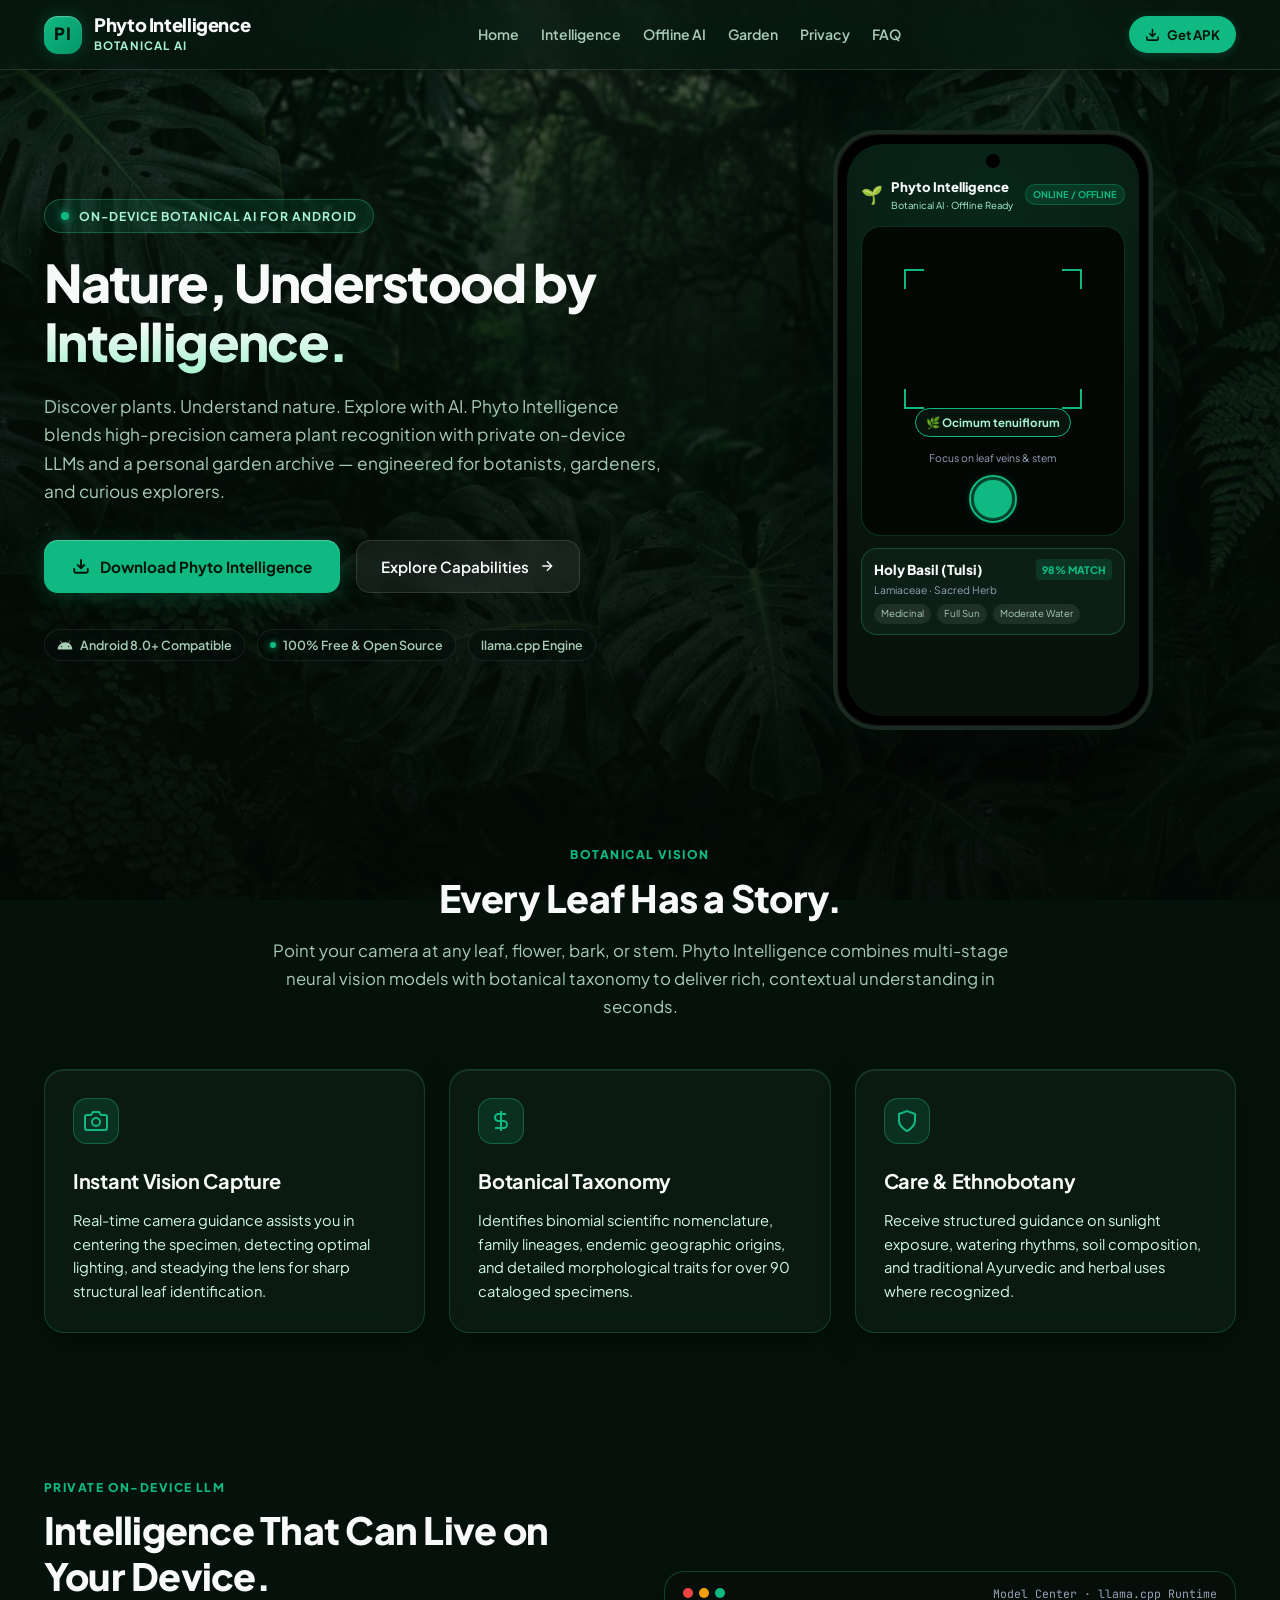
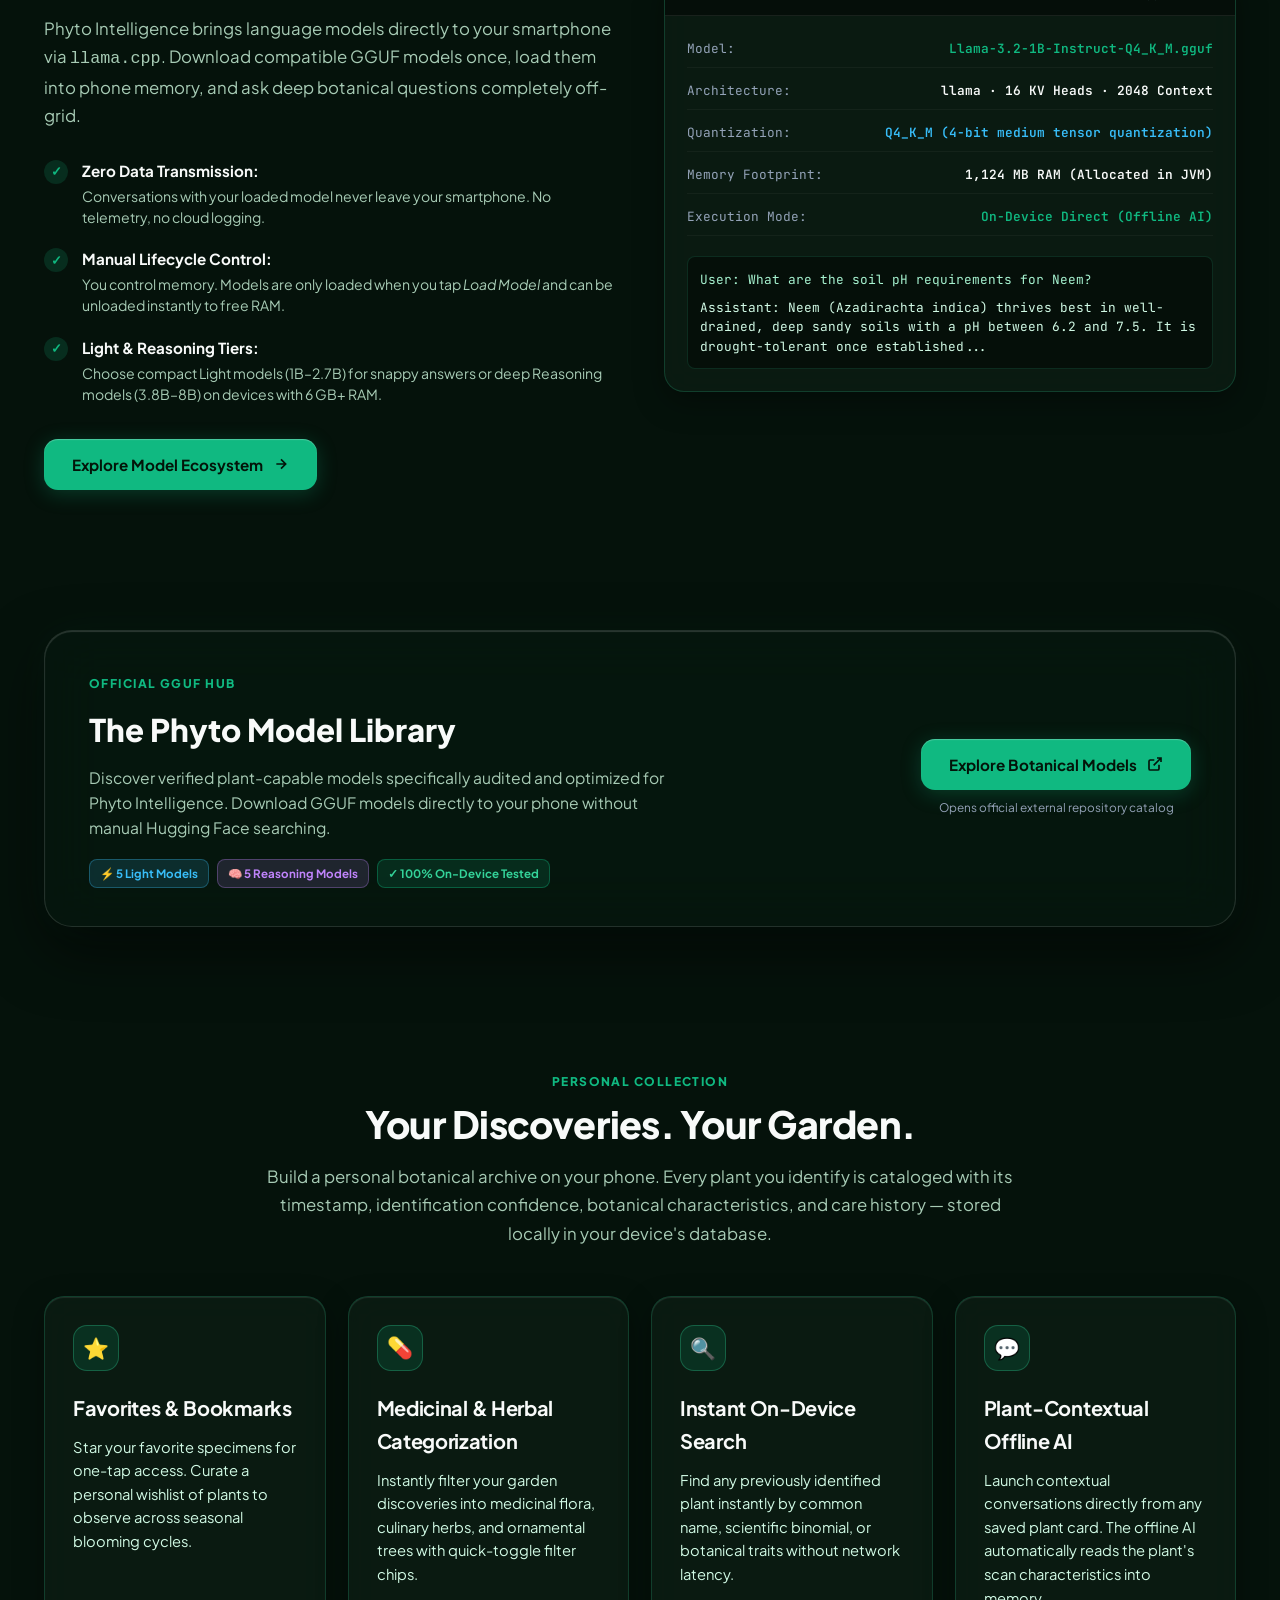
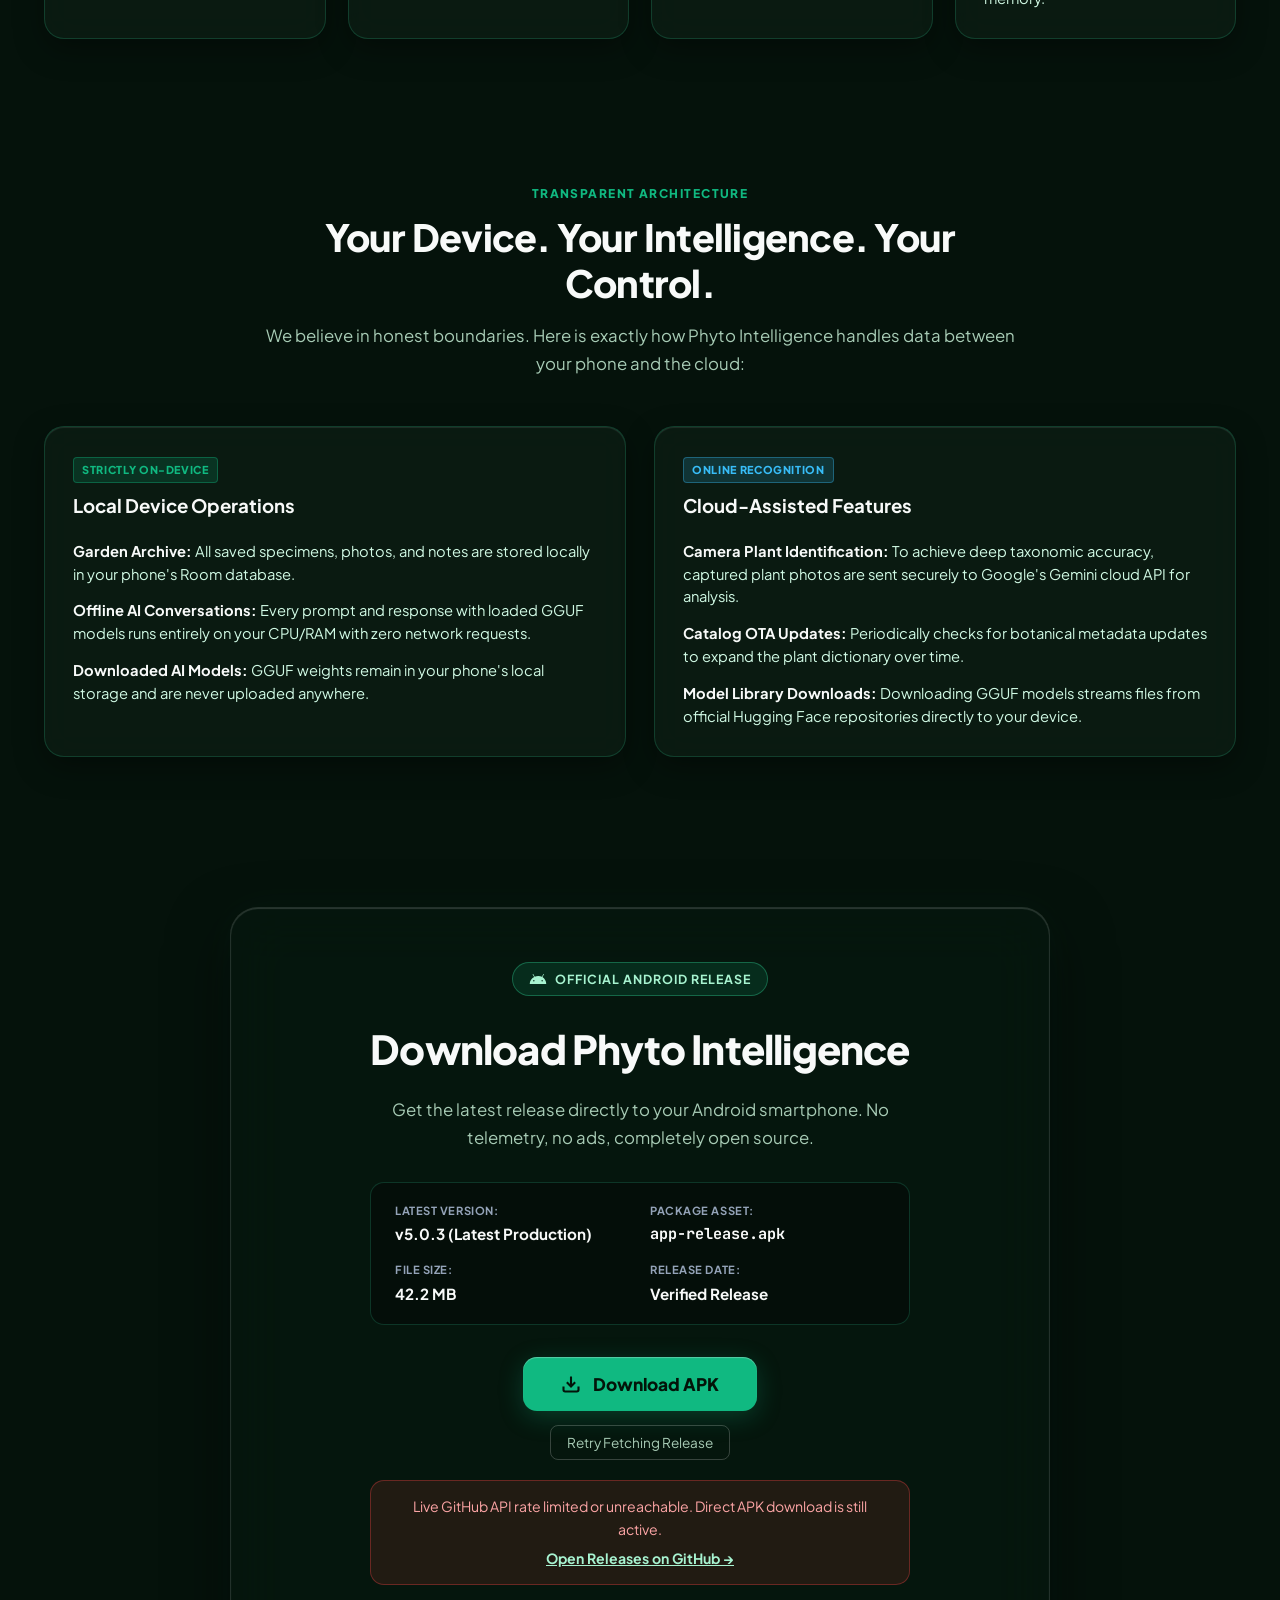
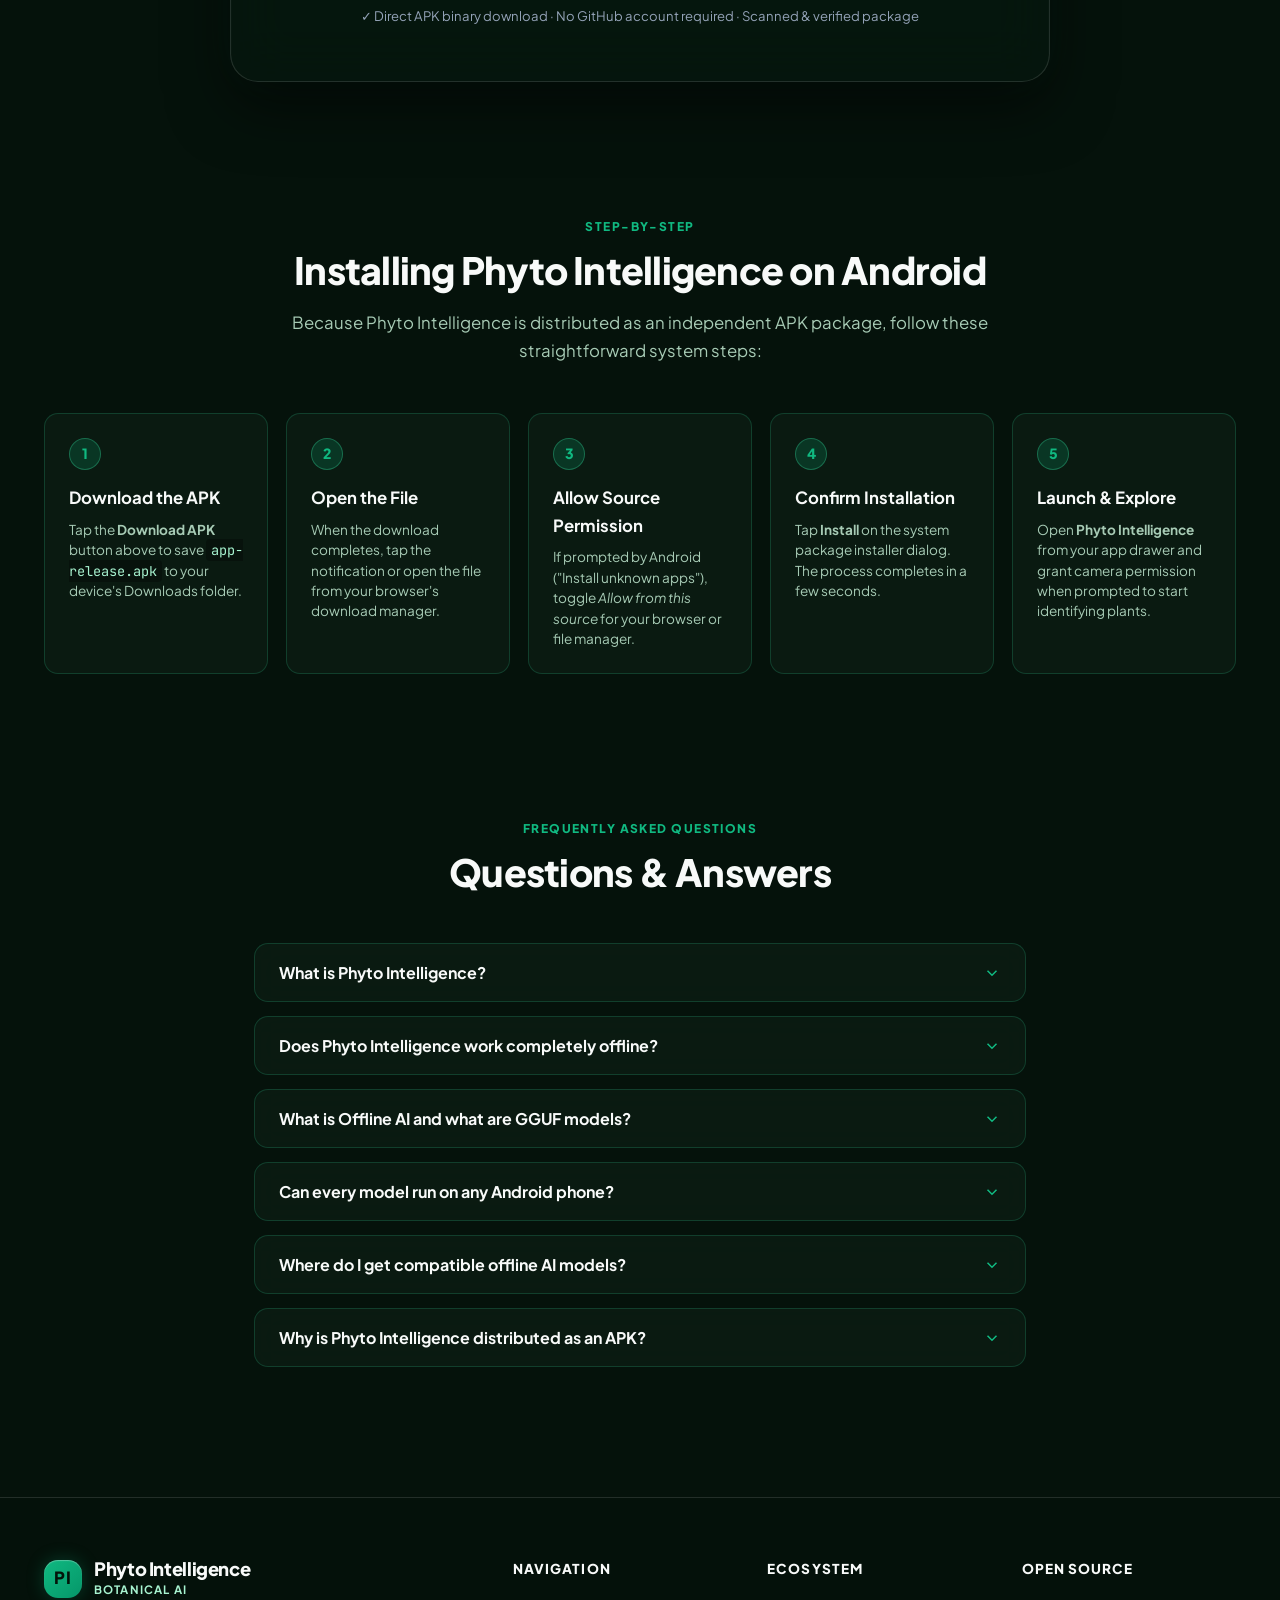
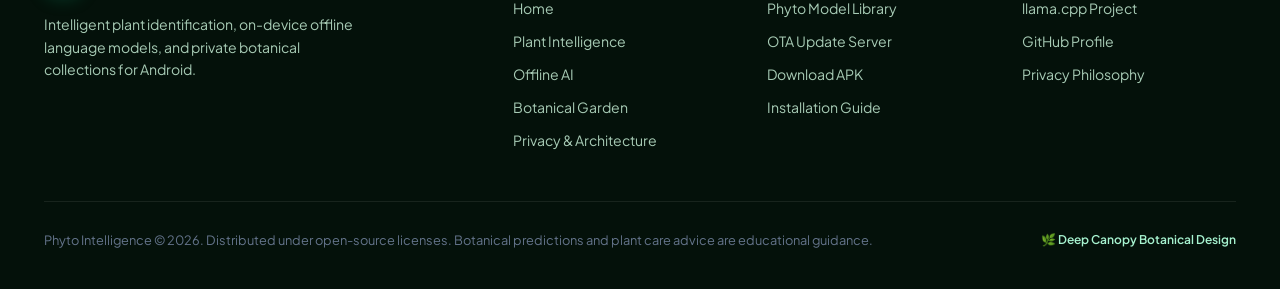
==== app/index.html @ 84998004 "Publish Phyto Intelligence App Details website under /app/" ====
<!DOCTYPE html>
<html lang="en">
<head>
  <meta charset="UTF-8">
  <meta name="viewport" content="width=device-width, initial-scale=1.0">
  <title>Phyto Intelligence — AI-Powered Botanical Intelligence for Android</title>
  <meta name="description" content="Discover, identify, and understand plants with Phyto Intelligence. Advanced on-device Offline AI, private local botanical collections, and camera plant recognition for Android.">
  <meta name="keywords" content="Phyto Intelligence, Plant Identification, Offline AI, Botanical AI, Android APK, GGUF Models, llama.cpp, Plant Care">
  
  <!-- Open Graph / Social Meta -->
  <meta property="og:type" content="website">
  <meta property="og:title" content="Phyto Intelligence — AI-Powered Botanical Intelligence">
  <meta property="og:description" content="Discover plants. Understand nature. Explore on-device offline AI and build your personal botanical garden on Android.">
  <meta property="og:image" content="assets/botanical-canopy.jpg">
  <meta name="theme-color" content="#05120B">

  <!-- Typography -->
  <link rel="preconnect" href="https://fonts.googleapis.com">
  <link rel="preconnect" href="https://fonts.gstatic.com" crossorigin>
  <link href="https://fonts.googleapis.com/css2?family=Plus+Jakarta+Sans:wght@400;500;600;700;800&family=JetBrains+Mono:wght@500;700&display=swap" rel="stylesheet">
  
  <link rel="stylesheet" href="styles.css">
</head>
<body>

  <!-- Full-Page Atmospheric Botanical Background -->
  <div class="botanical-viewport-bg" aria-hidden="true"></div>

  <!-- A. NAVIGATION -->
  <header class="header-acrylic" id="topNav">
    <div class="container header-container">
      <a href="#" class="brand" aria-label="Phyto Intelligence Home">
        <div class="brand-icon">
          <span class="brand-monogram">PI</span>
        </div>
        <div class="brand-titles">
          <span class="brand-main">Phyto Intelligence</span>
          <span class="brand-sub">Botanical AI</span>
        </div>
      </a>

      <nav class="desktop-nav" aria-label="Main Navigation">
        <a href="#hero" class="nav-link">Home</a>
        <a href="#intelligence" class="nav-link">Intelligence</a>
        <a href="#offline-ai" class="nav-link">Offline AI</a>
        <a href="#garden" class="nav-link">Garden</a>
        <a href="#privacy" class="nav-link">Privacy</a>
        <a href="#faq" class="nav-link">FAQ</a>
      </nav>

      <div class="header-actions">
        <a href="#download" class="btn-nav-download">
          <svg width="15" height="15" fill="none" stroke="currentColor" stroke-width="2.5" viewBox="0 0 24 24" aria-hidden="true">
            <path d="M21 15v4a2 2 0 0 1-2 2H5a2 2 0 0 1-2-2v-4"></path>
            <polyline points="7 10 12 15 17 10"></polyline>
            <line x1="12" y1="15" x2="12" y2="3"></line>
          </svg>
          <span>Get APK</span>
        </a>
        <button class="mobile-menu-toggle" id="mobileMenuBtn" aria-label="Toggle mobile menu" aria-expanded="false">
          <span class="hamburger-bar"></span>
          <span class="hamburger-bar"></span>
          <span class="hamburger-bar"></span>
        </button>
      </div>
    </div>

    <!-- Mobile Slide-Down Menu -->
    <div class="mobile-menu-drawer" id="mobileDrawer" aria-hidden="true">
      <nav class="mobile-nav">
        <a href="#hero" class="mobile-nav-link">Home</a>
        <a href="#intelligence" class="mobile-nav-link">Plant Intelligence</a>
        <a href="#offline-ai" class="mobile-nav-link">Offline AI &amp; Models</a>
        <a href="#garden" class="mobile-nav-link">Botanical Garden</a>
        <a href="#privacy" class="mobile-nav-link">Privacy &amp; Security</a>
        <a href="#faq" class="mobile-nav-link">Frequently Asked Questions</a>
        <a href="#download" class="mobile-nav-cta">Download Latest APK</a>
      </nav>
    </div>
  </header>

  <!-- MAIN WRAPPER -->
  <main class="page-body">

    <!-- B. HERO SECTION -->
    <section class="section-hero" id="hero">
      <div class="container hero-container">
        <div class="hero-content">
          <div class="hero-badge">
            <span class="badge-dot"></span>
            <span>ON-DEVICE BOTANICAL AI FOR ANDROID</span>
          </div>
          <h1 class="hero-title">
            Nature, Understood by <span class="highlight-gradient">Intelligence.</span>
          </h1>
          <p class="hero-subtitle">
            Discover plants. Understand nature. Explore with AI. Phyto Intelligence blends high-precision camera plant recognition with private on-device LLMs and a personal garden archive — engineered for botanists, gardeners, and curious explorers.
          </p>

          <div class="hero-cta-group">
            <a href="#download" class="btn-primary hero-btn">
              <svg width="18" height="18" fill="none" stroke="currentColor" stroke-width="2.5" viewBox="0 0 24 24" aria-hidden="true">
                <path d="M21 15v4a2 2 0 0 1-2 2H5a2 2 0 0 1-2-2v-4"></path>
                <polyline points="7 10 12 15 17 10"></polyline>
                <line x1="12" y1="15" x2="12" y2="3"></line>
              </svg>
              <span>Download Phyto Intelligence</span>
            </a>
            <a href="#intelligence" class="btn-secondary hero-btn">
              <span>Explore Capabilities</span>
              <svg width="16" height="16" fill="none" stroke="currentColor" stroke-width="2" viewBox="0 0 24 24" aria-hidden="true">
                <path d="M5 12h14M12 5l7 7-7 7"/>
              </svg>
            </a>
          </div>

          <div class="hero-platform-meta">
            <div class="meta-pill">
              <svg width="16" height="16" viewBox="0 0 24 24" fill="currentColor">
                <path d="M17.523 15.3414c-.5511 0-.9993-.4486-.9993-1.0001 0-.5516.4482-1.0002.9993-1.0002.5516 0 .9997.4486.9997 1.0002 0 .5515-.4481 1.0001-.9997 1.0001m-11.046 0c-.5511 0-.9993-.4486-.9993-1.0001 0-.5516.4482-1.0002.9993-1.0002.5516 0 .9997.4486.9997 1.0002 0 .5515-.4481 1.0001-.9997 1.0001m11.4045-6.02l1.9965-3.4567c.1054-.1824.043-.4167-.1398-.5223-.1827-.1055-.4169-.0431-.5224.1396l-2.0252 3.5064c-1.429-.6516-3.037-1.0185-4.7896-1.0185-1.7527 0-3.3607.3669-4.7897 1.0185L5.5861 5.482c-.1055-.1827-.3397-.2451-.5224-.1396-.1828.1056-.2452.3399-.1398.5223l1.9965 3.4567C3.1979 11.2335 1 14.6309 1 18.5714h22c0-3.9405-2.1979-7.3379-5.1185-9.25"/>
              </svg>
              <span>Android 8.0+ Compatible</span>
            </div>
            <div class="meta-pill">
              <span class="status-indicator-green"></span>
              <span>100% Free &amp; Open Source</span>
            </div>
            <div class="meta-pill">
              <span>llama.cpp Engine</span>
            </div>
          </div>
        </div>

        <!-- Hero Interactive Device Mockup -->
        <div class="hero-visual">
          <div class="mockup-frame">
            <div class="mockup-bezel">
              <div class="mockup-camera-punch"></div>
              <div class="mockup-screen">
                <div class="app-screen-header">
                  <div class="app-logo-row">
                    <div class="app-mini-icon">🌱</div>
                    <div>
                      <div class="app-header-title">Phyto Intelligence</div>
                      <div class="app-header-sub">Botanical AI · Offline Ready</div>
                    </div>
                  </div>
                  <div class="app-online-badge">ONLINE / OFFLINE</div>
                </div>

                <!-- Simulated Camera Card -->
                <div class="app-camera-card">
                  <div class="camera-reticle">
                    <div class="reticle-corner tl"></div>
                    <div class="reticle-corner tr"></div>
                    <div class="reticle-corner bl"></div>
                    <div class="reticle-corner br"></div>
                    <div class="specimen-tag">🌿 Ocimum tenuiflorum</div>
                  </div>
                  <div class="capture-bar">
                    <span class="capture-tip">Focus on leaf veins &amp; stem</span>
                    <div class="capture-button-ring">
                      <div class="capture-button-inner"></div>
                    </div>
                  </div>
                </div>

                <!-- Simulated Result Widget -->
                <div class="app-result-card">
                  <div class="result-top">
                    <div>
                      <div class="result-name">Holy Basil (Tulsi)</div>
                      <div class="result-family">Lamiaceae · Sacred Herb</div>
                    </div>
                    <div class="result-confidence">98% MATCH</div>
                  </div>
                  <div class="result-tags">
                    <span class="tag-pill">Medicinal</span>
                    <span class="tag-pill">Full Sun</span>
                    <span class="tag-pill">Moderate Water</span>
                  </div>
                </div>
              </div>
            </div>
          </div>
        </div>
      </div>
    </section>

    <!-- C. PLANT INTELLIGENCE -->
    <section class="section-glass" id="intelligence">
      <div class="container">
        <div class="section-intro text-center">
          <span class="section-eyebrow">BOTANICAL VISION</span>
          <h2 class="section-title">Every Leaf Has a Story.</h2>
          <p class="section-description">
            Point your camera at any leaf, flower, bark, or stem. Phyto Intelligence combines multi-stage neural vision models with botanical taxonomy to deliver rich, contextual understanding in seconds.
          </p>
        </div>

        <div class="grid-three">
          <div class="acrylic-card">
            <div class="card-icon-box">
              <svg viewBox="0 0 24 24" fill="none" stroke="currentColor" stroke-width="2">
                <path d="M23 19a2 2 0 0 1-2 2H3a2 2 0 0 1-2-2V8a2 2 0 0 1 2-2h4l2-3h6l2 3h4a2 2 0 0 1 2 2z"></path>
                <circle cx="12" cy="13" r="4"></circle>
              </svg>
            </div>
            <h3 class="card-title">Instant Vision Capture</h3>
            <p class="card-text">
              Real-time camera guidance assists you in centering the specimen, detecting optimal lighting, and steadying the lens for sharp structural leaf identification.
            </p>
          </div>

          <div class="acrylic-card">
            <div class="card-icon-box">
              <svg viewBox="0 0 24 24" fill="none" stroke="currentColor" stroke-width="2">
                <path d="M12 2v20M17 5H9.5a3.5 3.5 0 0 0 0 7h5a3.5 3.5 0 0 1 0 7H6"></path>
              </svg>
            </div>
            <h3 class="card-title">Botanical Taxonomy</h3>
            <p class="card-text">
              Identifies binomial scientific nomenclature, family lineages, endemic geographic origins, and detailed morphological traits for over 90 cataloged specimens.
            </p>
          </div>

          <div class="acrylic-card">
            <div class="card-icon-box">
              <svg viewBox="0 0 24 24" fill="none" stroke="currentColor" stroke-width="2">
                <path d="M12 22s8-4 8-10V5l-8-3-8 3v7c0 6 8 10 8 10z"></path>
              </svg>
            </div>
            <h3 class="card-title">Care &amp; Ethnobotany</h3>
            <p class="card-text">
              Receive structured guidance on sunlight exposure, watering rhythms, soil composition, and traditional Ayurvedic and herbal uses where recognized.
            </p>
          </div>
        </div>
      </div>
    </section>

    <!-- D. OFFLINE AI SECTION -->
    <section class="section-glass" id="offline-ai">
      <div class="container">
        <div class="split-layout">
          <div class="split-text">
            <span class="section-eyebrow">PRIVATE ON-DEVICE LLM</span>
            <h2 class="section-title">Intelligence That Can Live on Your Device.</h2>
            <p class="section-description">
              Phyto Intelligence brings language models directly to your smartphone via <code>llama.cpp</code>. Download compatible GGUF models once, load them into phone memory, and ask deep botanical questions completely off-grid.
            </p>

            <div class="feature-checklist">
              <div class="check-item">
                <div class="check-icon">✓</div>
                <div>
                  <strong>Zero Data Transmission:</strong>
                  <p>Conversations with your loaded model never leave your smartphone. No telemetry, no cloud logging.</p>
                </div>
              </div>
              <div class="check-item">
                <div class="check-icon">✓</div>
                <div>
                  <strong>Manual Lifecycle Control:</strong>
                  <p>You control memory. Models are only loaded when you tap <em>Load Model</em> and can be unloaded instantly to free RAM.</p>
                </div>
              </div>
              <div class="check-item">
                <div class="check-icon">✓</div>
                <div>
                  <strong>Light &amp; Reasoning Tiers:</strong>
                  <p>Choose compact Light models (1B–2.7B) for snappy answers or deep Reasoning models (3.8B–8B) on devices with 6 GB+ RAM.</p>
                </div>
              </div>
            </div>

            <div class="split-actions">
              <a href="#model-ecosystem" class="btn-primary">
                <span>Explore Model Ecosystem</span>
                <svg width="16" height="16" fill="none" stroke="currentColor" stroke-width="2.5" viewBox="0 0 24 24">
                  <path d="M5 12h14M12 5l7 7-7 7"/>
                </svg>
              </a>
            </div>
          </div>

          <div class="split-visual">
            <div class="acrylic-card terminal-card">
              <div class="terminal-bar">
                <div class="term-dots">
                  <span class="tdot red"></span>
                  <span class="tdot yellow"></span>
                  <span class="tdot green"></span>
                </div>
                <span class="term-title">Model Center · llama.cpp Runtime</span>
              </div>
              <div class="terminal-body">
                <div class="term-row">
                  <span class="term-label">Model:</span>
                  <span class="term-val green">Llama-3.2-1B-Instruct-Q4_K_M.gguf</span>
                </div>
                <div class="term-row">
                  <span class="term-label">Architecture:</span>
                  <span class="term-val">llama · 16 KV Heads · 2048 Context</span>
                </div>
                <div class="term-row">
                  <span class="term-label">Quantization:</span>
                  <span class="term-val cyan">Q4_K_M (4-bit medium tensor quantization)</span>
                </div>
                <div class="term-row">
                  <span class="term-label">Memory Footprint:</span>
                  <span class="term-val">1,124 MB RAM (Allocated in JVM)</span>
                </div>
                <div class="term-row">
                  <span class="term-label">Execution Mode:</span>
                  <span class="term-val green">On-Device Direct (Offline AI)</span>
                </div>
                <div class="term-prompt-box">
                  <div class="prompt-user">User: What are the soil pH requirements for Neem?</div>
                  <div class="prompt-assistant">Assistant: Neem (Azadirachta indica) thrives best in well-drained, deep sandy soils with a pH between 6.2 and 7.5. It is drought-tolerant once established...</div>
                </div>
              </div>
            </div>
          </div>
        </div>
      </div>
    </section>

    <!-- E. MODEL ECOSYSTEM -->
    <section class="section-glass" id="model-ecosystem">
      <div class="container">
        <div class="ecosystem-banner acrylic-canvas">
          <div class="eco-content">
            <span class="section-eyebrow">OFFICIAL GGUF HUB</span>
            <h2 class="eco-title">The Phyto Model Library</h2>
            <p class="eco-desc">
              Discover verified plant-capable models specifically audited and optimized for Phyto Intelligence. Download GGUF models directly to your phone without manual Hugging Face searching.
            </p>
            <div class="eco-tags">
              <span class="badge badge-light">⚡ 5 Light Models</span>
              <span class="badge badge-reasoning">🧠 5 Reasoning Models</span>
              <span class="badge badge-verified">✓ 100% On-Device Tested</span>
            </div>
          </div>
          <div class="eco-action">
            <a href="https://ganesh7t755.github.io/phyto-model-library/" target="_blank" rel="noopener" class="btn-primary eco-btn">
              <span>Explore Botanical Models</span>
              <svg width="16" height="16" fill="none" stroke="currentColor" stroke-width="2.5" viewBox="0 0 24 24">
                <path d="M18 13v6a2 2 0 0 1-2 2H5a2 2 0 0 1-2-2V8a2 2 0 0 1 2-2h6M15 3h6v6M10 14L21 3"/>
              </svg>
            </a>
            <span class="eco-subnote">Opens official external repository catalog</span>
          </div>
        </div>
      </div>
    </section>

    <!-- F. YOUR BOTANICAL GARDEN -->
    <section class="section-glass" id="garden">
      <div class="container">
        <div class="section-intro text-center">
          <span class="section-eyebrow">PERSONAL COLLECTION</span>
          <h2 class="section-title">Your Discoveries. Your Garden.</h2>
          <p class="section-description">
            Build a personal botanical archive on your phone. Every plant you identify is cataloged with its timestamp, identification confidence, botanical characteristics, and care history — stored locally in your device's database.
          </p>
        </div>

        <div class="garden-features-grid">
          <div class="acrylic-card">
            <div class="card-icon-box">⭐</div>
            <h3 class="card-title">Favorites &amp; Bookmarks</h3>
            <p class="card-text">
              Star your favorite specimens for one-tap access. Curate a personal wishlist of plants to observe across seasonal blooming cycles.
            </p>
          </div>

          <div class="acrylic-card">
            <div class="card-icon-box">💊</div>
            <h3 class="card-title">Medicinal &amp; Herbal Categorization</h3>
            <p class="card-text">
              Instantly filter your garden discoveries into medicinal flora, culinary herbs, and ornamental trees with quick-toggle filter chips.
            </p>
          </div>

          <div class="acrylic-card">
            <div class="card-icon-box">🔍</div>
            <h3 class="card-title">Instant On-Device Search</h3>
            <p class="card-text">
              Find any previously identified plant instantly by common name, scientific binomial, or botanical traits without network latency.
            </p>
          </div>

          <div class="acrylic-card">
            <div class="card-icon-box">💬</div>
            <h3 class="card-title">Plant-Contextual Offline AI</h3>
            <p class="card-text">
              Launch contextual conversations directly from any saved plant card. The offline AI automatically reads the plant's scan characteristics into memory.
            </p>
          </div>
        </div>
      </div>
    </section>

    <!-- H. PRIVACY & LOCAL ARCHITECTURE -->
    <section class="section-glass" id="privacy">
      <div class="container">
        <div class="section-intro text-center">
          <span class="section-eyebrow">TRANSPARENT ARCHITECTURE</span>
          <h2 class="section-title">Your Device. Your Intelligence. Your Control.</h2>
          <p class="section-description">
            We believe in honest boundaries. Here is exactly how Phyto Intelligence handles data between your phone and the cloud:
          </p>
        </div>

        <div class="grid-two">
          <div class="acrylic-card">
            <div class="privacy-header">
              <div class="privacy-badge green">STRICTLY ON-DEVICE</div>
              <h3>Local Device Operations</h3>
            </div>
            <ul class="privacy-list">
              <li><strong>Garden Archive:</strong> All saved specimens, photos, and notes are stored locally in your phone's Room database.</li>
              <li><strong>Offline AI Conversations:</strong> Every prompt and response with loaded GGUF models runs entirely on your CPU/RAM with zero network requests.</li>
              <li><strong>Downloaded AI Models:</strong> GGUF weights remain in your phone's local storage and are never uploaded anywhere.</li>
            </ul>
          </div>

          <div class="acrylic-card">
            <div class="privacy-header">
              <div class="privacy-badge cyan">ONLINE RECOGNITION</div>
              <h3>Cloud-Assisted Features</h3>
            </div>
            <ul class="privacy-list">
              <li><strong>Camera Plant Identification:</strong> To achieve deep taxonomic accuracy, captured plant photos are sent securely to Google's Gemini cloud API for analysis.</li>
              <li><strong>Catalog OTA Updates:</strong> Periodically checks for botanical metadata updates to expand the plant dictionary over time.</li>
              <li><strong>Model Library Downloads:</strong> Downloading GGUF models streams files from official Hugging Face repositories directly to your device.</li>
            </ul>
          </div>
        </div>
      </div>
    </section>

    <!-- I. DOWNLOAD SECTION (CRITICAL REQUIREMENT) -->
    <section class="section-download" id="download">
      <div class="container">
        <div class="download-card acrylic-canvas">
          <div class="download-content">
            <div class="download-badge">
              <svg width="18" height="18" viewBox="0 0 24 24" fill="currentColor">
                <path d="M17.523 15.3414c-.5511 0-.9993-.4486-.9993-1.0001 0-.5516.4482-1.0002.9993-1.0002.5516 0 .9997.4486.9997 1.0002 0 .5515-.4481 1.0001-.9997 1.0001m-11.046 0c-.5511 0-.9993-.4486-.9993-1.0001 0-.5516.4482-1.0002.9993-1.0002.5516 0 .9997.4486.9997 1.0002 0 .5515-.4481 1.0001-.9997 1.0001m11.4045-6.02l1.9965-3.4567c.1054-.1824.043-.4167-.1398-.5223-.1827-.1055-.4169-.0431-.5224.1396l-2.0252 3.5064c-1.429-.6516-3.037-1.0185-4.7896-1.0185-1.7527 0-3.3607.3669-4.7897 1.0185L5.5861 5.482c-.1055-.1827-.3397-.2451-.5224-.1396-.1828.1056-.2452.3399-.1398.5223l1.9965 3.4567C3.1979 11.2335 1 14.6309 1 18.5714h22c0-3.9405-2.1979-7.3379-5.1185-9.25"/>
              </svg>
              <span>OFFICIAL ANDROID RELEASE</span>
            </div>

            <h2 class="download-title">Download Phyto Intelligence</h2>
            <p class="download-desc">
              Get the latest release directly to your Android smartphone. No telemetry, no ads, completely open source.
            </p>

            <!-- Dynamic Release Metadata Box -->
            <div class="release-info-box" id="releaseInfoBox">
              <div class="info-row">
                <span class="info-label">Latest Version:</span>
                <span class="info-val" id="releaseVersion">Fetching latest version...</span>
              </div>
              <div class="info-row">
                <span class="info-label">Package Asset:</span>
                <span class="info-val font-mono" id="releaseFileName">app-release.apk</span>
              </div>
              <div class="info-row">
                <span class="info-label">File Size:</span>
                <span class="info-val" id="releaseFileSize">Calculating...</span>
              </div>
              <div class="info-row">
                <span class="info-label">Release Date:</span>
                <span class="info-val" id="releaseDate">—</span>
              </div>
            </div>

            <!-- Dynamic Download Action -->
            <div class="download-actions">
              <button class="btn-download-primary" id="btnDownloadApk" aria-label="Download Android APK">
                <svg width="20" height="20" fill="none" stroke="currentColor" stroke-width="2.5" viewBox="0 0 24 24" aria-hidden="true">
                  <path d="M21 15v4a2 2 0 0 1-2 2H5a2 2 0 0 1-2-2v-4"></path>
                  <polyline points="7 10 12 15 17 10"></polyline>
                  <line x1="12" y1="15" x2="12" y2="3"></line>
                </svg>
                <span id="btnDownloadText">Download APK</span>
              </button>
              
              <button class="btn-retry-release" id="btnRetryRelease" style="display: none;">
                Retry Fetching Release
              </button>
            </div>

            <!-- Error Feedback Box -->
            <div class="release-error-banner" id="releaseErrorBanner" style="display: none;">
              <p id="releaseErrorMessage">Could not fetch release dynamically. Use the direct link below.</p>
              <a href="https://github.com/Ganesh7t755/Phyto-Update-Server/releases" target="_blank" rel="noopener" class="fallback-link">
                Open Releases on GitHub &rarr;
              </a>
            </div>

            <!-- Direct Download Guarantee Notice -->
            <p class="download-guarantee">
              ✓ Direct APK binary download · No GitHub account required · Scanned &amp; verified package
            </p>
          </div>
        </div>
      </div>
    </section>

    <!-- J. INSTALLATION GUIDE -->
    <section class="section-glass" id="install">
      <div class="container">
        <div class="section-intro text-center">
          <span class="section-eyebrow">STEP-BY-STEP</span>
          <h2 class="section-title">Installing Phyto Intelligence on Android</h2>
          <p class="section-description">
            Because Phyto Intelligence is distributed as an independent APK package, follow these straightforward system steps:
          </p>
        </div>

        <div class="install-steps-grid">
          <div class="install-card">
            <div class="install-num">1</div>
            <h4>Download the APK</h4>
            <p>Tap the <strong>Download APK</strong> button above to save <code>app-release.apk</code> to your device's Downloads folder.</p>
          </div>

          <div class="install-card">
            <div class="install-num">2</div>
            <h4>Open the File</h4>
            <p>When the download completes, tap the notification or open the file from your browser's download manager.</p>
          </div>

          <div class="install-card">
            <div class="install-num">3</div>
            <h4>Allow Source Permission</h4>
            <p>If prompted by Android ("Install unknown apps"), toggle <em>Allow from this source</em> for your browser or file manager.</p>
          </div>

          <div class="install-card">
            <div class="install-num">4</div>
            <h4>Confirm Installation</h4>
            <p>Tap <strong>Install</strong> on the system package installer dialog. The process completes in a few seconds.</p>
          </div>

          <div class="install-card">
            <div class="install-num">5</div>
            <h4>Launch &amp; Explore</h4>
            <p>Open <strong>Phyto Intelligence</strong> from your app drawer and grant camera permission when prompted to start identifying plants.</p>
          </div>
        </div>
      </div>
    </section>

    <!-- K. FAQ SECTION -->
    <section class="section-glass" id="faq">
      <div class="container faq-container">
        <div class="section-intro text-center">
          <span class="section-eyebrow">FREQUENTLY ASKED QUESTIONS</span>
          <h2 class="section-title">Questions &amp; Answers</h2>
        </div>

        <div class="faq-accordion">
          <div class="faq-item">
            <button class="faq-question" aria-expanded="false">
              <span>What is Phyto Intelligence?</span>
              <svg class="faq-chevron" width="18" height="18" fill="none" stroke="currentColor" stroke-width="2" viewBox="0 0 24 24"><polyline points="6 9 12 15 18 9"></polyline></svg>
            </button>
            <div class="faq-answer">
              <p>Phyto Intelligence is an open-source Android application designed for plant identification, botanical exploration, and on-device offline conversational intelligence. It allows you to recognize plant species using your camera, save discoveries to a local garden archive, and converse with local language models without an internet connection.</p>
            </div>
          </div>

          <div class="faq-item">
            <button class="faq-question" aria-expanded="false">
              <span>Does Phyto Intelligence work completely offline?</span>
              <svg class="faq-chevron" width="18" height="18" fill="none" stroke="currentColor" stroke-width="2" viewBox="0 0 24 24"><polyline points="6 9 12 15 18 9"></polyline></svg>
            </button>
            <div class="faq-answer">
              <p>The application is designed with a hybrid architecture: Your saved Garden Archive and all Offline AI chat features run 100% on your device without internet access once a model is downloaded. Camera plant identification utilizes cloud-assisted AI (Google Gemini) for deep taxonomic precision, which requires an active data connection.</p>
            </div>
          </div>

          <div class="faq-item">
            <button class="faq-question" aria-expanded="false">
              <span>What is Offline AI and what are GGUF models?</span>
              <svg class="faq-chevron" width="18" height="18" fill="none" stroke="currentColor" stroke-width="2" viewBox="0 0 24 24"><polyline points="6 9 12 15 18 9"></polyline></svg>
            </button>
            <div class="faq-answer">
              <p>GGUF is a standardized, highly optimized binary file format designed by the llama.cpp project for running large language models directly on local consumer hardware (including smartphone CPUs). Phyto Intelligence embeds llama.cpp so you can run quantized botanical models right on your phone without remote servers.</p>
            </div>
          </div>

          <div class="faq-item">
            <button class="faq-question" aria-expanded="false">
              <span>Can every model run on any Android phone?</span>
              <svg class="faq-chevron" width="18" height="18" fill="none" stroke="currentColor" stroke-width="2" viewBox="0 0 24 24"><polyline points="6 9 12 15 18 9"></polyline></svg>
            </button>
            <div class="faq-answer">
              <p>No. Performance depends heavily on your phone's processor and available RAM. <strong>Light models</strong> (1B to 2.7B parameters, ~700 MB to 1.8 GB file size) run comfortably on most phones with 4 GB to 6 GB RAM. <strong>Reasoning models</strong> (3.8B to 8B parameters, 2 GB+ file size) require phones with 6 GB to 8 GB+ RAM for stable execution.</p>
            </div>
          </div>

          <div class="faq-item">
            <button class="faq-question" aria-expanded="false">
              <span>Where do I get compatible offline AI models?</span>
              <svg class="faq-chevron" width="18" height="18" fill="none" stroke="currentColor" stroke-width="2" viewBox="0 0 24 24"><polyline points="6 9 12 15 18 9"></polyline></svg>
            </button>
            <div class="faq-answer">
              <p>We host the official <a href="https://ganesh7t755.github.io/phyto-model-library/" target="_blank" rel="noopener" style="color: var(--emerald);">Phyto Model Library</a>, featuring 10 curated and verified botanical models. When you download a model from the library, returning to the Phyto Intelligence app automatically detects the file in your downloads folder.</p>
            </div>
          </div>

          <div class="faq-item">
            <button class="faq-question" aria-expanded="false">
              <span>Why is Phyto Intelligence distributed as an APK?</span>
              <svg class="faq-chevron" width="18" height="18" fill="none" stroke="currentColor" stroke-width="2" viewBox="0 0 24 24"><polyline points="6 9 12 15 18 9"></polyline></svg>
            </button>
            <div class="faq-answer">
              <p>Distributing directly as an APK allows full freedom for native C++ binary execution (llama.cpp JNI bindings), rapid OTA model catalog synchronization, and direct user ownership without proprietary app-store restrictions.</p>
            </div>
          </div>
        </div>
      </div>
    </section>

  </main>

  <!-- L. FOOTER -->
  <footer class="footer-acrylic">
    <div class="container footer-container">
      <div class="footer-top">
        <div class="footer-brand-col">
          <div class="brand">
            <div class="brand-icon">
              <span class="brand-monogram">PI</span>
            </div>
            <div class="brand-titles">
              <span class="brand-main">Phyto Intelligence</span>
              <span class="brand-sub">Botanical AI</span>
            </div>
          </div>
          <p class="footer-tagline">
            Intelligent plant identification, on-device offline language models, and private botanical collections for Android.
          </p>
        </div>

        <div class="footer-links-col">
          <h4>Navigation</h4>
          <a href="#hero">Home</a>
          <a href="#intelligence">Plant Intelligence</a>
          <a href="#offline-ai">Offline AI</a>
          <a href="#garden">Botanical Garden</a>
          <a href="#privacy">Privacy &amp; Architecture</a>
        </div>

        <div class="footer-links-col">
          <h4>Ecosystem</h4>
          <a href="https://ganesh7t755.github.io/phyto-model-library/" target="_blank" rel="noopener">Phyto Model Library</a>
          <a href="https://github.com/Ganesh7t755/Phyto-Update-Server" target="_blank" rel="noopener">OTA Update Server</a>
          <a href="#download">Download APK</a>
          <a href="#install">Installation Guide</a>
        </div>

        <div class="footer-links-col">
          <h4>Open Source</h4>
          <a href="https://github.com/ggerganov/llama.cpp" target="_blank" rel="noopener">llama.cpp Project</a>
          <a href="https://github.com/Ganesh7t755" target="_blank" rel="noopener">GitHub Profile</a>
          <a href="#privacy">Privacy Philosophy</a>
        </div>
      </div>

      <div class="footer-bottom">
        <div class="footer-copy">
          Phyto Intelligence &copy; 2026. Distributed under open-source licenses. Botanical predictions and plant care advice are educational guidance.
        </div>
        <div class="footer-badge">
          <span>🌿 Deep Canopy Botanical Design</span>
        </div>
      </div>
    </div>
  </footer>

  <!-- Toast Notification Container -->
  <div class="toast" id="toastNotification" role="status" aria-live="polite">
    <svg class="toast-icon" fill="none" stroke="currentColor" stroke-width="2.5" viewBox="0 0 24 24">
      <path d="M22 11.08V12a10 10 0 1 1-5.93-9.14"></path>
      <polyline points="22 4 12 14.01 9 11.01"></polyline>
    </svg>
    <span id="toastMessage">Action completed.</span>
  </div>

  <script src="app.js"></script>
</body>
</html>
---- app/styles.css ----
/**
 * Phyto Intelligence — Official Website Stylesheet
 * Design System: Deep Canopy Botanical Acrylic Glassmorphism
 */

:root {
  /* Atmospheric Backgrounds */
  --bg-deep-forest: #05120B;
  --bg-scrim: linear-gradient(180deg, rgba(5, 18, 11, 0.65) 0%, rgba(3, 10, 6, 0.92) 100%);
  --bg-acrylic: rgba(9, 24, 17, 0.64);
  --bg-card-acrylic: rgba(14, 34, 24, 0.58);
  --bg-card-hover: rgba(18, 44, 31, 0.76);
  --bg-chip: rgba(4, 14, 10, 0.6);

  /* Primary Accent & Living Chlorophyll */
  --emerald: #10B981;
  --emerald-dark: #059669;
  --emerald-soft: #A7F3D0;
  --emerald-glow: rgba(16, 185, 129, 0.25);
  --accent-contrast: #031409;

  /* Accent Variations */
  --cyan-accent: #38BDF8;
  --violet-accent: #C084FC;

  /* Typography Colors */
  --text-pure: #F8FAF9;
  --text-body: #D1FAE5;
  --text-secondary: #A7CBB5;
  --text-muted: #94A3B8;
  --text-dim: #64748B;

  /* Borders & Specular Sheen */
  --border-acrylic: 1px solid rgba(255, 255, 255, 0.12);
  --border-card: 1px solid rgba(52, 211, 153, 0.20);
  --border-card-hover: 1px solid rgba(52, 211, 153, 0.65);
  --border-subtle: 1px solid rgba(255, 255, 255, 0.08);

  /* Shadows */
  --shadow-main: 0 24px 60px rgba(0, 0, 0, 0.55), 0 0 40px rgba(16, 185, 129, 0.06);
  --shadow-card: 0 10px 30px rgba(0, 0, 0, 0.35);
  --shadow-card-hover: 0 16px 45px rgba(0, 0, 0, 0.5), 0 0 25px rgba(16, 185, 129, 0.18);

  /* Geometry & Curves */
  --radius-sm: 8px;
  --radius-md: 14px;
  --radius-lg: 20px;
  --radius-xl: 28px;
  --radius-full: 9999px;

  /* Fonts */
  --font-sans: 'Plus Jakarta Sans', -apple-system, BlinkMacSystemFont, "Segoe UI", Roboto, sans-serif;
  --font-mono: 'JetBrains Mono', monospace;
}

/* ==========================================================================
   Base & Reset
   ========================================================================== */
*, *::before, *::after {
  box-sizing: border-box;
  margin: 0;
  padding: 0;
}

html {
  scroll-behavior: smooth;
  scroll-padding-top: 85px;
}

body {
  font-family: var(--font-sans);
  background-color: var(--bg-deep-forest);
  color: var(--text-pure);
  line-height: 1.65;
  min-height: 100vh;
  -webkit-font-smoothing: antialiased;
  position: relative;
  overflow-x: hidden;
}

/* Full-Page Botanical Viewport Fixed Background */
.botanical-viewport-bg {
  position: fixed;
  inset: 0;
  z-index: -2;
  background-image: 
    var(--bg-scrim),
    url('assets/botanical-canopy.jpg');
  background-size: cover;
  background-position: center center;
  background-repeat: no-repeat;
  will-change: transform;
}

/* Base Container */
.container {
  width: 100%;
  max-width: 1240px;
  margin: 0 auto;
  padding: 0 24px;
}

.text-center {
  text-align: center;
}

/* ==========================================================================
   Header & Navigation
   ========================================================================== */
.header-acrylic {
  position: sticky;
  top: 0;
  z-index: 100;
  background: rgba(9, 24, 17, 0.72);
  backdrop-filter: blur(20px) saturate(150%);
  -webkit-backdrop-filter: blur(20px) saturate(150%);
  border-bottom: var(--border-acrylic);
  box-shadow: 0 4px 20px rgba(0, 0, 0, 0.35);
  transition: all 0.25s ease;
}

.header-container {
  display: flex;
  justify-content: space-between;
  align-items: center;
  padding: 14px 24px;
  gap: 16px;
}

.brand {
  display: flex;
  align-items: center;
  gap: 12px;
  text-decoration: none;
}

.brand-icon {
  width: 38px;
  height: 38px;
  border-radius: var(--radius-md);
  background: linear-gradient(135deg, var(--emerald) 0%, #059669 100%);
  display: flex;
  align-items: center;
  justify-content: center;
  box-shadow: 0 0 18px var(--emerald-glow), inset 0 1px 1px rgba(255, 255, 255, 0.3);
  flex-shrink: 0;
}

.brand-monogram {
  font-family: var(--font-display, 'Plus Jakarta Sans'), -apple-system, BlinkMacSystemFont, 'Segoe UI', Roboto, sans-serif;
  font-size: 1.05rem;
  font-weight: 800;
  line-height: 1;
  color: #031409;
  letter-spacing: 0.04em;
  display: flex;
  align-items: center;
  justify-content: center;
  user-select: none;
}

.brand-icon svg {
  width: 22px;
  height: 22px;
  color: #031409;
}

.brand-titles {
  display: flex;
  flex-direction: column;
}

.brand-main {
  font-size: 1.15rem;
  font-weight: 800;
  color: var(--text-pure);
  letter-spacing: -0.02em;
  line-height: 1.2;
}

.brand-sub {
  font-size: 0.72rem;
  font-weight: 700;
  color: var(--emerald-soft);
  text-transform: uppercase;
  letter-spacing: 0.1em;
}

.desktop-nav {
  display: flex;
  align-items: center;
  gap: 22px;
}

.nav-link {
  color: var(--text-secondary);
  text-decoration: none;
  font-size: 0.88rem;
  font-weight: 600;
  transition: color 0.2s ease;
  position: relative;
}

.nav-link:hover {
  color: var(--emerald-soft);
}

.header-actions {
  display: flex;
  align-items: center;
  gap: 12px;
}

.btn-nav-download {
  display: inline-flex;
  align-items: center;
  gap: 7px;
  background: var(--emerald);
  color: var(--accent-contrast);
  padding: 8px 16px;
  border-radius: var(--radius-full);
  font-size: 0.82rem;
  font-weight: 700;
  text-decoration: none;
  box-shadow: 0 2px 10px var(--emerald-glow);
  transition: all 0.2s ease;
}

.btn-nav-download:hover {
  background: var(--emerald-dark);
  transform: translateY(-1px);
}

.mobile-menu-toggle {
  display: none;
  background: transparent;
  border: none;
  cursor: pointer;
  padding: 6px;
  flex-direction: column;
  gap: 5px;
}

.hamburger-bar {
  width: 22px;
  height: 2px;
  background: var(--text-pure);
  border-radius: 2px;
  transition: all 0.25s ease;
}

/* Mobile Menu Drawer */
.mobile-menu-drawer {
  display: none;
  background: rgba(9, 24, 17, 0.95);
  backdrop-filter: blur(24px);
  -webkit-backdrop-filter: blur(24px);
  border-bottom: var(--border-acrylic);
  padding: 20px 24px 28px;
}

.mobile-menu-drawer.open {
  display: block;
}

.mobile-nav {
  display: flex;
  flex-direction: column;
  gap: 16px;
}

.mobile-nav-link {
  color: var(--text-pure);
  text-decoration: none;
  font-size: 1rem;
  font-weight: 600;
  padding: 6px 0;
  border-bottom: 1px solid rgba(255, 255, 255, 0.06);
}

.mobile-nav-cta {
  display: inline-flex;
  align-items: center;
  justify-content: center;
  background: var(--emerald);
  color: var(--accent-contrast);
  padding: 12px 20px;
  border-radius: var(--radius-md);
  font-weight: 700;
  text-decoration: none;
  margin-top: 8px;
}

/* ==========================================================================
   Shared Section & Acrylic Layout
   ========================================================================== */
.page-body {
  padding-bottom: 60px;
}

.section-hero {
  padding: 60px 0 40px;
}

.section-glass {
  padding: 70px 0;
}

.section-intro {
  max-width: 760px;
  margin: 0 auto 48px;
}

.section-eyebrow {
  display: inline-block;
  font-size: 0.75rem;
  font-weight: 800;
  color: var(--emerald);
  letter-spacing: 0.12em;
  text-transform: uppercase;
  margin-bottom: 10px;
}

.section-title {
  font-size: 2.35rem;
  font-weight: 800;
  line-height: 1.22;
  letter-spacing: -0.02em;
  color: var(--text-pure);
  margin-bottom: 16px;
}

.section-description {
  font-size: 1.05rem;
  color: var(--text-secondary);
  line-height: 1.68;
}

.acrylic-canvas {
  background: var(--bg-acrylic);
  backdrop-filter: blur(28px) saturate(160%);
  -webkit-backdrop-filter: blur(28px) saturate(160%);
  border: var(--border-acrylic);
  box-shadow: var(--shadow-main), inset 0 1px 1px rgba(255, 255, 255, 0.16);
  border-radius: var(--radius-xl);
  padding: 44px 40px;
  position: relative;
  overflow: hidden;
}

.acrylic-card {
  background: var(--bg-card-acrylic);
  backdrop-filter: blur(16px);
  -webkit-backdrop-filter: blur(16px);
  border: var(--border-card);
  border-radius: var(--radius-lg);
  padding: 28px;
  box-shadow: var(--shadow-card), inset 0 1px 1px rgba(255, 255, 255, 0.1);
  transition: all 0.28s cubic-bezier(0.16, 1, 0.3, 1);
}

.acrylic-card:hover {
  border: var(--border-card-hover);
  background: var(--bg-card-hover);
  transform: translateY(-3px);
  box-shadow: var(--shadow-card-hover);
}

/* Grids */
.grid-three {
  display: grid;
  grid-template-columns: repeat(auto-fit, minmax(320px, 1fr));
  gap: 24px;
}

.grid-two {
  display: grid;
  grid-template-columns: repeat(auto-fit, minmax(340px, 1fr));
  gap: 28px;
}

/* ==========================================================================
   Hero Composition
   ========================================================================== */
.hero-container {
  display: grid;
  grid-template-columns: 1.15fr 0.85fr;
  align-items: center;
  gap: 48px;
}

.hero-badge {
  display: inline-flex;
  align-items: center;
  gap: 10px;
  padding: 6px 16px;
  border-radius: var(--radius-full);
  background: rgba(16, 185, 129, 0.12);
  border: 1px solid rgba(52, 211, 153, 0.3);
  color: var(--emerald-soft);
  font-size: 0.76rem;
  font-weight: 700;
  letter-spacing: 0.08em;
  margin-bottom: 20px;
}

.badge-dot {
  width: 8px;
  height: 8px;
  border-radius: var(--radius-full);
  background: var(--emerald);
  box-shadow: 0 0 8px var(--emerald);
}

.hero-title {
  font-size: 3.25rem;
  font-weight: 800;
  line-height: 1.14;
  letter-spacing: -0.03em;
  color: var(--text-pure);
  margin-bottom: 20px;
}

.highlight-gradient {
  background: linear-gradient(180deg, #F8FAF9 20%, #A7F3D0 100%);
  -webkit-background-clip: text;
  -webkit-text-fill-color: transparent;
}

.hero-subtitle {
  font-size: 1.08rem;
  color: var(--text-secondary);
  line-height: 1.65;
  margin-bottom: 34px;
  max-width: 620px;
}

.hero-cta-group {
  display: flex;
  gap: 16px;
  flex-wrap: wrap;
  margin-bottom: 36px;
}

.btn-primary {
  display: inline-flex;
  align-items: center;
  gap: 10px;
  background: var(--emerald);
  color: var(--accent-contrast);
  padding: 13px 28px;
  border-radius: var(--radius-md);
  font-size: 0.95rem;
  font-weight: 700;
  text-decoration: none;
  box-shadow: 0 4px 20px var(--emerald-glow), inset 0 1px 1px rgba(255, 255, 255, 0.25);
  transition: all 0.2s ease;
}

.btn-primary:hover {
  background: var(--emerald-dark);
  transform: translateY(-2px);
  box-shadow: 0 8px 26px rgba(16, 185, 129, 0.35);
}

.btn-secondary {
  display: inline-flex;
  align-items: center;
  gap: 10px;
  background: rgba(255, 255, 255, 0.06);
  color: var(--text-pure);
  border: var(--border-acrylic);
  padding: 13px 24px;
  border-radius: var(--radius-md);
  font-size: 0.95rem;
  font-weight: 600;
  text-decoration: none;
  backdrop-filter: blur(10px);
  -webkit-backdrop-filter: blur(10px);
  transition: all 0.2s ease;
}

.btn-secondary:hover {
  background: rgba(255, 255, 255, 0.12);
  border-color: rgba(255, 255, 255, 0.25);
  color: var(--emerald-soft);
}

.hero-platform-meta {
  display: flex;
  align-items: center;
  gap: 12px;
  flex-wrap: wrap;
}

.meta-pill {
  display: inline-flex;
  align-items: center;
  gap: 7px;
  padding: 5px 12px;
  border-radius: var(--radius-full);
  background: rgba(4, 14, 10, 0.6);
  border: var(--border-subtle);
  font-size: 0.78rem;
  font-weight: 600;
  color: var(--text-secondary);
}

.status-indicator-green {
  width: 6px;
  height: 6px;
  border-radius: var(--radius-full);
  background: var(--emerald);
  box-shadow: 0 0 6px var(--emerald);
}

/* ==========================================================================
   Hero Mockup Phone
   ========================================================================== */
.hero-visual {
  display: flex;
  justify-content: center;
}

.mockup-frame {
  width: 320px;
  height: 600px;
  background: #000;
  border-radius: 44px;
  padding: 10px;
  box-shadow: 0 30px 80px rgba(0, 0, 0, 0.8), 0 0 40px rgba(16, 185, 129, 0.12), inset 0 0 2px rgba(255, 255, 255, 0.3);
  border: 4px solid #1a2a20;
}

.mockup-bezel {
  width: 100%;
  height: 100%;
  background: #07120B;
  border-radius: 36px;
  overflow: hidden;
  position: relative;
  display: flex;
  flex-direction: column;
}

.mockup-camera-punch {
  width: 14px;
  height: 14px;
  background: #000;
  border-radius: var(--radius-full);
  position: absolute;
  top: 10px;
  left: 50%;
  transform: translateX(-50%);
  z-index: 10;
}

.mockup-screen {
  padding: 32px 14px 14px;
  height: 100%;
  display: flex;
  flex-direction: column;
  gap: 12px;
  background: radial-gradient(circle at 50% 10%, rgba(16, 185, 129, 0.12) 0%, #07120B 75%);
}

.app-screen-header {
  display: flex;
  justify-content: space-between;
  align-items: center;
}

.app-logo-row {
  display: flex;
  align-items: center;
  gap: 8px;
}

.app-mini-icon {
  font-size: 1.1rem;
}

.app-header-title {
  font-size: 0.82rem;
  font-weight: 800;
  color: var(--text-pure);
}

.app-header-sub {
  font-size: 0.6rem;
  color: var(--emerald-soft);
}

.app-online-badge {
  font-size: 0.58rem;
  font-weight: 700;
  padding: 2px 7px;
  border-radius: var(--radius-full);
  background: rgba(16, 185, 129, 0.15);
  color: var(--emerald);
  border: 1px solid rgba(16, 185, 129, 0.3);
}

.app-camera-card {
  height: 310px;
  background: #020704;
  border-radius: 20px;
  border: 1px solid rgba(52, 211, 153, 0.2);
  position: relative;
  overflow: hidden;
  display: flex;
  flex-direction: column;
  justify-content: space-between;
  padding: 12px;
}

.camera-reticle {
  flex: 1;
  position: relative;
  display: flex;
  align-items: flex-end;
  justify-content: center;
  padding-bottom: 12px;
}

.reticle-corner {
  position: absolute;
  width: 20px;
  height: 20px;
  border-color: var(--emerald);
  border-style: solid;
}

.reticle-corner.tl { top: 30px; left: 30px; border-width: 2px 0 0 2px; }
.reticle-corner.tr { top: 30px; right: 30px; border-width: 2px 2px 0 0; }
.reticle-corner.bl { bottom: 40px; left: 30px; border-width: 0 0 2px 2px; }
.reticle-corner.br { bottom: 40px; right: 30px; border-width: 0 2px 2px 0; }

.specimen-tag {
  background: rgba(9, 24, 17, 0.85);
  backdrop-filter: blur(10px);
  border: 1px solid var(--emerald);
  padding: 4px 10px;
  border-radius: var(--radius-full);
  font-size: 0.72rem;
  color: var(--emerald-soft);
  font-weight: 700;
}

.capture-bar {
  display: flex;
  flex-direction: column;
  align-items: center;
  gap: 8px;
}

.capture-tip {
  font-size: 0.65rem;
  color: var(--text-muted);
}

.capture-button-ring {
  width: 48px;
  height: 48px;
  border-radius: var(--radius-full);
  border: 2px solid var(--emerald);
  display: flex;
  align-items: center;
  justify-content: center;
}

.capture-button-inner {
  width: 38px;
  height: 38px;
  border-radius: var(--radius-full);
  background: var(--emerald);
  box-shadow: 0 0 10px var(--emerald);
}

.app-result-card {
  background: rgba(14, 34, 24, 0.8);
  border: 1px solid rgba(52, 211, 153, 0.25);
  border-radius: 16px;
  padding: 10px 12px;
}

.result-top {
  display: flex;
  justify-content: space-between;
  align-items: flex-start;
  margin-bottom: 6px;
}

.result-name {
  font-size: 0.85rem;
  font-weight: 800;
  color: var(--text-pure);
}

.result-family {
  font-size: 0.65rem;
  color: var(--text-muted);
}

.result-confidence {
  font-size: 0.65rem;
  font-weight: 800;
  color: var(--emerald);
  background: rgba(16, 185, 129, 0.15);
  padding: 2px 6px;
  border-radius: 4px;
}

.result-tags {
  display: flex;
  gap: 6px;
}

.tag-pill {
  font-size: 0.6rem;
  padding: 2px 7px;
  border-radius: var(--radius-full);
  background: rgba(255, 255, 255, 0.08);
  color: var(--text-secondary);
}

/* ==========================================================================
   Plant Intelligence Cards
   ========================================================================== */
.card-icon-box {
  width: 46px;
  height: 46px;
  border-radius: var(--radius-md);
  background: rgba(16, 185, 129, 0.14);
  border: 1px solid rgba(52, 211, 153, 0.3);
  display: flex;
  align-items: center;
  justify-content: center;
  color: var(--emerald);
  margin-bottom: 20px;
  font-size: 1.3rem;
}

.card-icon-box svg {
  width: 24px;
  height: 24px;
}

.card-title {
  font-size: 1.25rem;
  font-weight: 700;
  color: var(--text-pure);
  margin-bottom: 12px;
  letter-spacing: -0.015em;
}

.card-text {
  font-size: 0.92rem;
  color: var(--text-body);
  line-height: 1.6;
}

/* ==========================================================================
   Offline AI Split Section
   ========================================================================== */
.split-layout {
  display: grid;
  grid-template-columns: 1fr 1fr;
  gap: 48px;
  align-items: center;
}

.feature-checklist {
  display: flex;
  flex-direction: column;
  gap: 18px;
  margin: 28px 0 34px;
}

.check-item {
  display: flex;
  gap: 14px;
  align-items: flex-start;
}

.check-icon {
  width: 24px;
  height: 24px;
  border-radius: var(--radius-full);
  background: rgba(16, 185, 129, 0.16);
  color: var(--emerald);
  display: flex;
  align-items: center;
  justify-content: center;
  font-size: 0.8rem;
  font-weight: 800;
  flex-shrink: 0;
  margin-top: 2px;
}

.check-item strong {
  color: var(--text-pure);
  font-size: 0.95rem;
  display: block;
  margin-bottom: 3px;
}

.check-item p {
  color: var(--text-secondary);
  font-size: 0.88rem;
  line-height: 1.5;
}

/* Terminal Card in Offline AI */
.terminal-card {
  padding: 0;
  overflow: hidden;
  font-family: var(--font-mono);
}

.terminal-bar {
  display: flex;
  align-items: center;
  justify-content: space-between;
  padding: 12px 18px;
  background: rgba(4, 12, 8, 0.8);
  border-bottom: 1px solid rgba(255, 255, 255, 0.08);
}

.term-dots {
  display: flex;
  gap: 6px;
}

.tdot {
  width: 10px;
  height: 10px;
  border-radius: var(--radius-full);
}
.tdot.red { background: #EF4444; }
.tdot.yellow { background: #F59E0B; }
.tdot.green { background: #10B981; }

.term-title {
  font-size: 0.72rem;
  color: var(--text-muted);
}

.terminal-body {
  padding: 22px;
  display: flex;
  flex-direction: column;
  gap: 12px;
  font-size: 0.8rem;
}

.term-row {
  display: flex;
  justify-content: space-between;
  gap: 12px;
  padding-bottom: 8px;
  border-bottom: 1px solid rgba(255, 255, 255, 0.04);
}

.term-label {
  color: var(--text-muted);
}

.term-val {
  color: var(--text-pure);
  font-weight: 600;
  text-align: right;
}

.term-val.green { color: var(--emerald); }
.term-val.cyan { color: var(--cyan-accent); }

.term-prompt-box {
  background: rgba(0, 0, 0, 0.4);
  border-radius: 8px;
  padding: 12px;
  margin-top: 8px;
  border: 1px solid rgba(52, 211, 153, 0.15);
}

.prompt-user {
  color: var(--emerald-soft);
  margin-bottom: 8px;
}

.prompt-assistant {
  color: var(--text-body);
  line-height: 1.5;
}

/* ==========================================================================
   Model Ecosystem Banner
   ========================================================================== */
.ecosystem-banner {
  display: flex;
  justify-content: space-between;
  align-items: center;
  gap: 32px;
  padding: 38px 44px;
}

.eco-title {
  font-size: 1.95rem;
  font-weight: 800;
  color: var(--text-pure);
  margin-bottom: 10px;
}

.eco-desc {
  font-size: 0.98rem;
  color: var(--text-secondary);
  max-width: 600px;
  line-height: 1.6;
  margin-bottom: 18px;
}

.eco-tags {
  display: flex;
  gap: 8px;
  flex-wrap: wrap;
}

.badge {
  font-size: 0.72rem;
  font-weight: 700;
  padding: 4px 10px;
  border-radius: var(--radius-sm);
  display: inline-flex;
  align-items: center;
  gap: 4px;
}

.badge-light {
  background: rgba(56, 189, 248, 0.14);
  color: var(--cyan-accent);
  border: 1px solid rgba(56, 189, 248, 0.3);
}

.badge-reasoning {
  background: rgba(192, 132, 252, 0.14);
  color: var(--violet-accent);
  border: 1px solid rgba(192, 132, 252, 0.3);
}

.badge-verified {
  background: rgba(16, 185, 129, 0.14);
  color: #34D399;
  border: 1px solid rgba(16, 185, 129, 0.35);
}

.eco-action {
  display: flex;
  flex-direction: column;
  align-items: center;
  gap: 8px;
  flex-shrink: 0;
}

.eco-btn {
  white-space: nowrap;
}

.eco-subnote {
  font-size: 0.74rem;
  color: var(--text-muted);
}

/* ==========================================================================
   Garden Grid
   ========================================================================== */
.garden-features-grid {
  display: grid;
  grid-template-columns: repeat(auto-fit, minmax(260px, 1fr));
  gap: 22px;
}

/* ==========================================================================
   Privacy Section
   ========================================================================== */
.privacy-header {
  margin-bottom: 18px;
}

.privacy-badge {
  display: inline-block;
  font-size: 0.68rem;
  font-weight: 800;
  padding: 3px 8px;
  border-radius: 4px;
  margin-bottom: 8px;
  letter-spacing: 0.06em;
}

.privacy-badge.green {
  background: rgba(16, 185, 129, 0.16);
  color: var(--emerald);
  border: 1px solid rgba(16, 185, 129, 0.35);
}

.privacy-badge.cyan {
  background: rgba(56, 189, 248, 0.16);
  color: var(--cyan-accent);
  border: 1px solid rgba(56, 189, 248, 0.35);
}

.privacy-list {
  list-style: none;
  display: flex;
  flex-direction: column;
  gap: 14px;
}

.privacy-list li {
  font-size: 0.92rem;
  color: var(--text-body);
  line-height: 1.55;
}

.privacy-list strong {
  color: var(--text-pure);
}

/* ==========================================================================
   Download Section (Critical Component)
   ========================================================================== */
.section-download {
  padding: 80px 0 60px;
}

.download-card {
  max-width: 820px;
  margin: 0 auto;
  text-align: center;
  padding: 54px 48px;
}

.download-badge {
  display: inline-flex;
  align-items: center;
  gap: 8px;
  padding: 6px 16px;
  border-radius: var(--radius-full);
  background: rgba(16, 185, 129, 0.14);
  border: 1px solid rgba(52, 211, 153, 0.35);
  color: var(--emerald-soft);
  font-size: 0.78rem;
  font-weight: 700;
  letter-spacing: 0.08em;
  margin-bottom: 20px;
}

.download-title {
  font-size: 2.5rem;
  font-weight: 800;
  color: var(--text-pure);
  margin-bottom: 14px;
  letter-spacing: -0.02em;
}

.download-desc {
  font-size: 1.05rem;
  color: var(--text-secondary);
  max-width: 580px;
  margin: 0 auto 30px;
}

/* Dynamic Release Info Box */
.release-info-box {
  background: rgba(4, 14, 10, 0.75);
  border: var(--border-card);
  border-radius: var(--radius-md);
  padding: 18px 24px;
  max-width: 540px;
  margin: 0 auto 32px;
  display: grid;
  grid-template-columns: 1fr 1fr;
  gap: 14px 20px;
  text-align: left;
}

.info-row {
  display: flex;
  flex-direction: column;
}

.info-label {
  font-size: 0.7rem;
  color: var(--text-muted);
  text-transform: uppercase;
  font-weight: 700;
  letter-spacing: 0.05em;
}

.info-val {
  font-size: 0.95rem;
  font-weight: 700;
  color: var(--text-pure);
  margin-top: 2px;
}

.font-mono {
  font-family: var(--font-mono);
}

.download-actions {
  display: flex;
  flex-direction: column;
  align-items: center;
  gap: 14px;
  margin-bottom: 20px;
}

.btn-download-primary {
  display: inline-flex;
  align-items: center;
  gap: 12px;
  background: var(--emerald);
  color: var(--accent-contrast);
  padding: 16px 38px;
  border-radius: var(--radius-md);
  font-size: 1.08rem;
  font-weight: 800;
  border: none;
  cursor: pointer;
  box-shadow: 0 6px 24px var(--emerald-glow), inset 0 1px 1px rgba(255, 255, 255, 0.3);
  transition: all 0.22s ease;
  font-family: inherit;
}

.btn-download-primary:hover {
  background: var(--emerald-dark);
  transform: translateY(-2px);
  box-shadow: 0 10px 32px rgba(16, 185, 129, 0.4);
}

.btn-download-primary.downloading {
  background: #3B82F6;
  color: #FFF;
}

.btn-retry-release {
  background: transparent;
  border: 1px solid rgba(255, 255, 255, 0.2);
  color: var(--text-secondary);
  padding: 8px 16px;
  border-radius: var(--radius-sm);
  font-size: 0.85rem;
  cursor: pointer;
  font-family: inherit;
  transition: all 0.2s ease;
}

.btn-retry-release:hover {
  color: var(--text-pure);
  border-color: var(--emerald);
}

.release-error-banner {
  background: rgba(239, 68, 68, 0.12);
  border: 1px solid rgba(239, 68, 68, 0.35);
  border-radius: var(--radius-md);
  padding: 14px 20px;
  max-width: 540px;
  margin: 0 auto 20px;
  color: #FCA5A5;
  font-size: 0.88rem;
}

.fallback-link {
  color: var(--emerald-soft);
  font-weight: 700;
  text-decoration: underline;
  display: inline-block;
  margin-top: 6px;
}

.download-guarantee {
  font-size: 0.82rem;
  color: var(--text-muted);
}

/* ==========================================================================
   Installation Guide Steps
   ========================================================================== */
.install-steps-grid {
  display: grid;
  grid-template-columns: repeat(auto-fit, minmax(210px, 1fr));
  gap: 18px;
}

.install-card {
  background: var(--bg-card-acrylic);
  border: var(--border-card);
  border-radius: var(--radius-md);
  padding: 24px;
  display: flex;
  flex-direction: column;
}

.install-num {
  width: 32px;
  height: 32px;
  border-radius: var(--radius-full);
  background: rgba(16, 185, 129, 0.18);
  color: var(--emerald);
  border: 1px solid rgba(52, 211, 153, 0.35);
  display: flex;
  align-items: center;
  justify-content: center;
  font-weight: 800;
  font-size: 0.88rem;
  margin-bottom: 14px;
}

.install-card h4 {
  font-size: 1.05rem;
  font-weight: 700;
  color: var(--text-pure);
  margin-bottom: 8px;
}

.install-card p {
  font-size: 0.85rem;
  color: var(--text-secondary);
  line-height: 1.5;
}

.install-card code {
  font-family: var(--font-mono);
  background: rgba(0, 0, 0, 0.3);
  padding: 2px 5px;
  border-radius: 4px;
  color: var(--emerald-soft);
}

/* ==========================================================================
   FAQ Section
   ========================================================================== */
.faq-container {
  max-width: 820px;
}

.faq-accordion {
  display: flex;
  flex-direction: column;
  gap: 14px;
}

.faq-item {
  background: var(--bg-card-acrylic);
  backdrop-filter: blur(14px);
  -webkit-backdrop-filter: blur(14px);
  border: var(--border-card);
  border-radius: var(--radius-md);
  overflow: hidden;
  transition: all 0.2s ease;
}

.faq-question {
  width: 100%;
  display: flex;
  justify-content: space-between;
  align-items: center;
  padding: 18px 24px;
  background: transparent;
  border: none;
  color: var(--text-pure);
  font-size: 1rem;
  font-weight: 700;
  text-align: left;
  cursor: pointer;
  font-family: inherit;
  transition: color 0.2s ease;
}

.faq-question:hover {
  color: var(--emerald-soft);
}

.faq-chevron {
  color: var(--emerald);
  transition: transform 0.25s ease;
  flex-shrink: 0;
}

.faq-item.active .faq-chevron {
  transform: rotate(180deg);
}

.faq-answer {
  max-height: 0;
  overflow: hidden;
  transition: max-height 0.3s cubic-bezier(0, 1, 0, 1);
  padding: 0 24px;
}

.faq-item.active .faq-answer {
  max-height: 500px;
  transition: max-height 0.3s ease-in-out;
  padding-bottom: 20px;
}

.faq-answer p {
  color: var(--text-body);
  font-size: 0.92rem;
  line-height: 1.65;
}

/* ==========================================================================
   Footer
   ========================================================================== */
.footer-acrylic {
  background: rgba(5, 18, 11, 0.85);
  backdrop-filter: blur(20px);
  -webkit-backdrop-filter: blur(20px);
  border-top: var(--border-acrylic);
  padding: 60px 0 40px;
  color: var(--text-muted);
}

.footer-top {
  display: grid;
  grid-template-columns: 2fr 1fr 1fr 1fr;
  gap: 40px;
  margin-bottom: 48px;
}

.footer-tagline {
  font-size: 0.88rem;
  color: var(--text-secondary);
  line-height: 1.6;
  max-width: 320px;
  margin-top: 14px;
}

.footer-links-col {
  display: flex;
  flex-direction: column;
  gap: 10px;
}

.footer-links-col h4 {
  font-size: 0.85rem;
  font-weight: 800;
  color: var(--text-pure);
  text-transform: uppercase;
  letter-spacing: 0.08em;
  margin-bottom: 6px;
}

.footer-links-col a {
  color: var(--text-secondary);
  text-decoration: none;
  font-size: 0.88rem;
  transition: color 0.2s ease;
}

.footer-links-col a:hover {
  color: var(--emerald);
}

.footer-bottom {
  display: flex;
  justify-content: space-between;
  align-items: center;
  padding-top: 28px;
  border-top: 1px solid rgba(255, 255, 255, 0.08);
  font-size: 0.8rem;
  color: var(--text-dim);
  flex-wrap: wrap;
  gap: 16px;
}

.footer-badge {
  font-size: 0.75rem;
  color: var(--emerald-soft);
  font-weight: 600;
}

/* ==========================================================================
   Toast Notification
   ========================================================================== */
.toast {
  position: fixed;
  bottom: 28px;
  right: 28px;
  background: rgba(9, 24, 17, 0.92);
  backdrop-filter: blur(20px);
  -webkit-backdrop-filter: blur(20px);
  border: 1px solid var(--emerald);
  box-shadow: 0 12px 36px rgba(0, 0, 0, 0.55), 0 0 20px var(--emerald-glow);
  border-radius: var(--radius-md);
  padding: 16px 22px;
  color: var(--text-pure);
  font-size: 0.9rem;
  display: flex;
  align-items: center;
  gap: 12px;
  z-index: 300;
  transform: translateY(120px);
  opacity: 0;
  transition: all 0.3s cubic-bezier(0.16, 1, 0.3, 1);
}

.toast.show {
  transform: translateY(0);
  opacity: 1;
}

.toast-icon {
  color: var(--emerald);
  width: 22px;
  height: 22px;
  flex-shrink: 0;
}

/* ==========================================================================
   Accessibility & Fallbacks
   ========================================================================== */
@supports not (backdrop-filter: blur(10px)) {
  .acrylic-canvas, .header-acrylic, .acrylic-card, .faq-item, .footer-acrylic {
    background-color: rgba(9, 24, 17, 0.96) !important;
  }
}

@media (prefers-reduced-motion: reduce) {
  *, *::before, *::after {
    animation-duration: 0.01ms !important;
    animation-iteration-count: 1 !important;
    transition-duration: 0.01ms !important;
    scroll-behavior: auto !important;
  }
}

/* ==========================================================================
   Responsive Adaptations
   ========================================================================== */
@media (max-width: 1024px) {
  .hero-container {
    grid-template-columns: 1fr;
    text-align: center;
  }
  .hero-subtitle {
    margin-left: auto;
    margin-right: auto;
  }
  .hero-cta-group {
    justify-content: center;
  }
  .hero-platform-meta {
    justify-content: center;
  }
  .split-layout {
    grid-template-columns: 1fr;
  }
  .ecosystem-banner {
    flex-direction: column;
    text-align: center;
  }
  .eco-desc {
    margin-left: auto;
    margin-right: auto;
  }
  .eco-tags {
    justify-content: center;
  }
  .footer-top {
    grid-template-columns: 1fr 1fr;
  }
}

@media (max-width: 768px) {
  .desktop-nav {
    display: none;
  }
  .mobile-menu-toggle {
    display: flex;
  }
  .hero-title {
    font-size: 2.35rem;
  }
  .section-title {
    font-size: 1.85rem;
  }
  .acrylic-canvas {
    padding: 30px 20px;
    border-radius: var(--radius-lg);
  }
  .download-card {
    padding: 36px 20px;
  }
  .download-title {
    font-size: 1.85rem;
  }
  .release-info-box {
    grid-template-columns: 1fr;
    gap: 12px;
  }
  .btn-download-primary {
    width: 100%;
    justify-content: center;
  }
  .btn-primary, .btn-secondary {
    width: 100%;
    justify-content: center;
  }
  .footer-top {
    grid-template-columns: 1fr;
    gap: 30px;
  }
  .footer-bottom {
    flex-direction: column;
    text-align: center;
  }
}
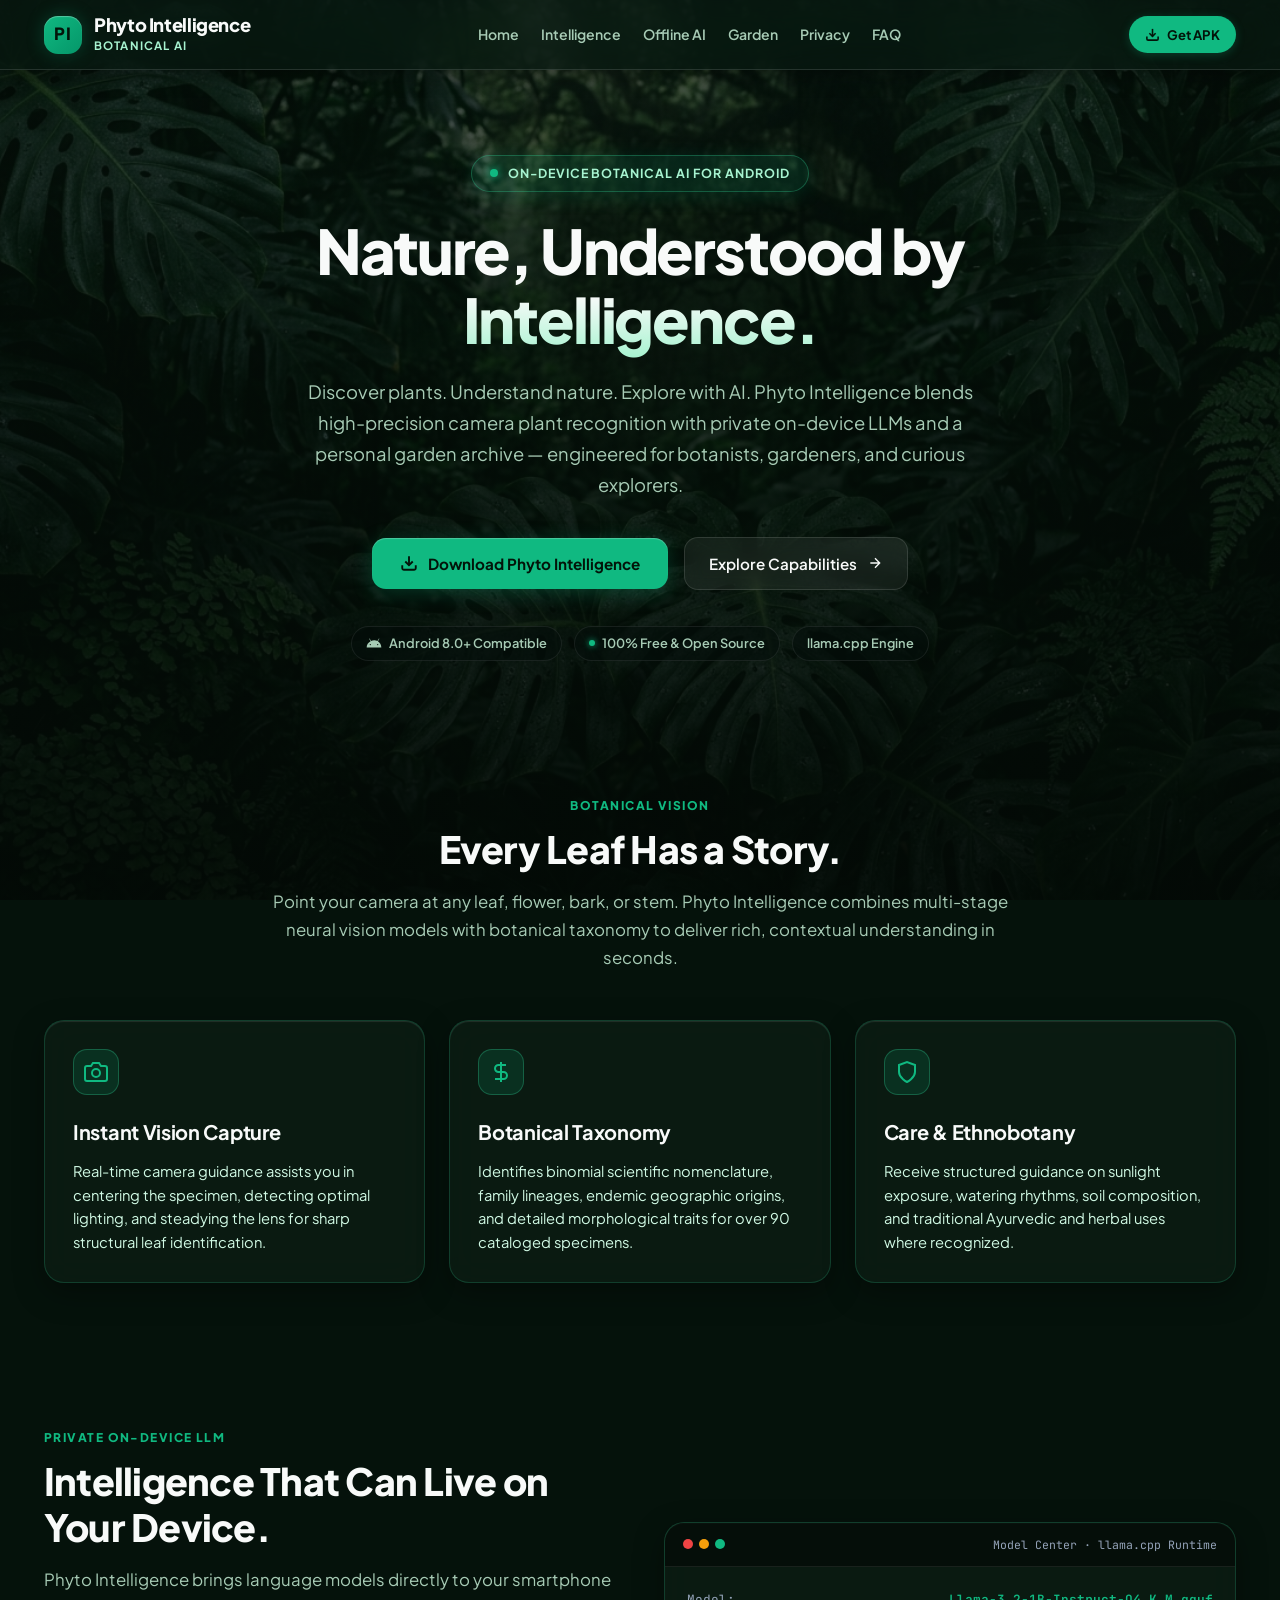
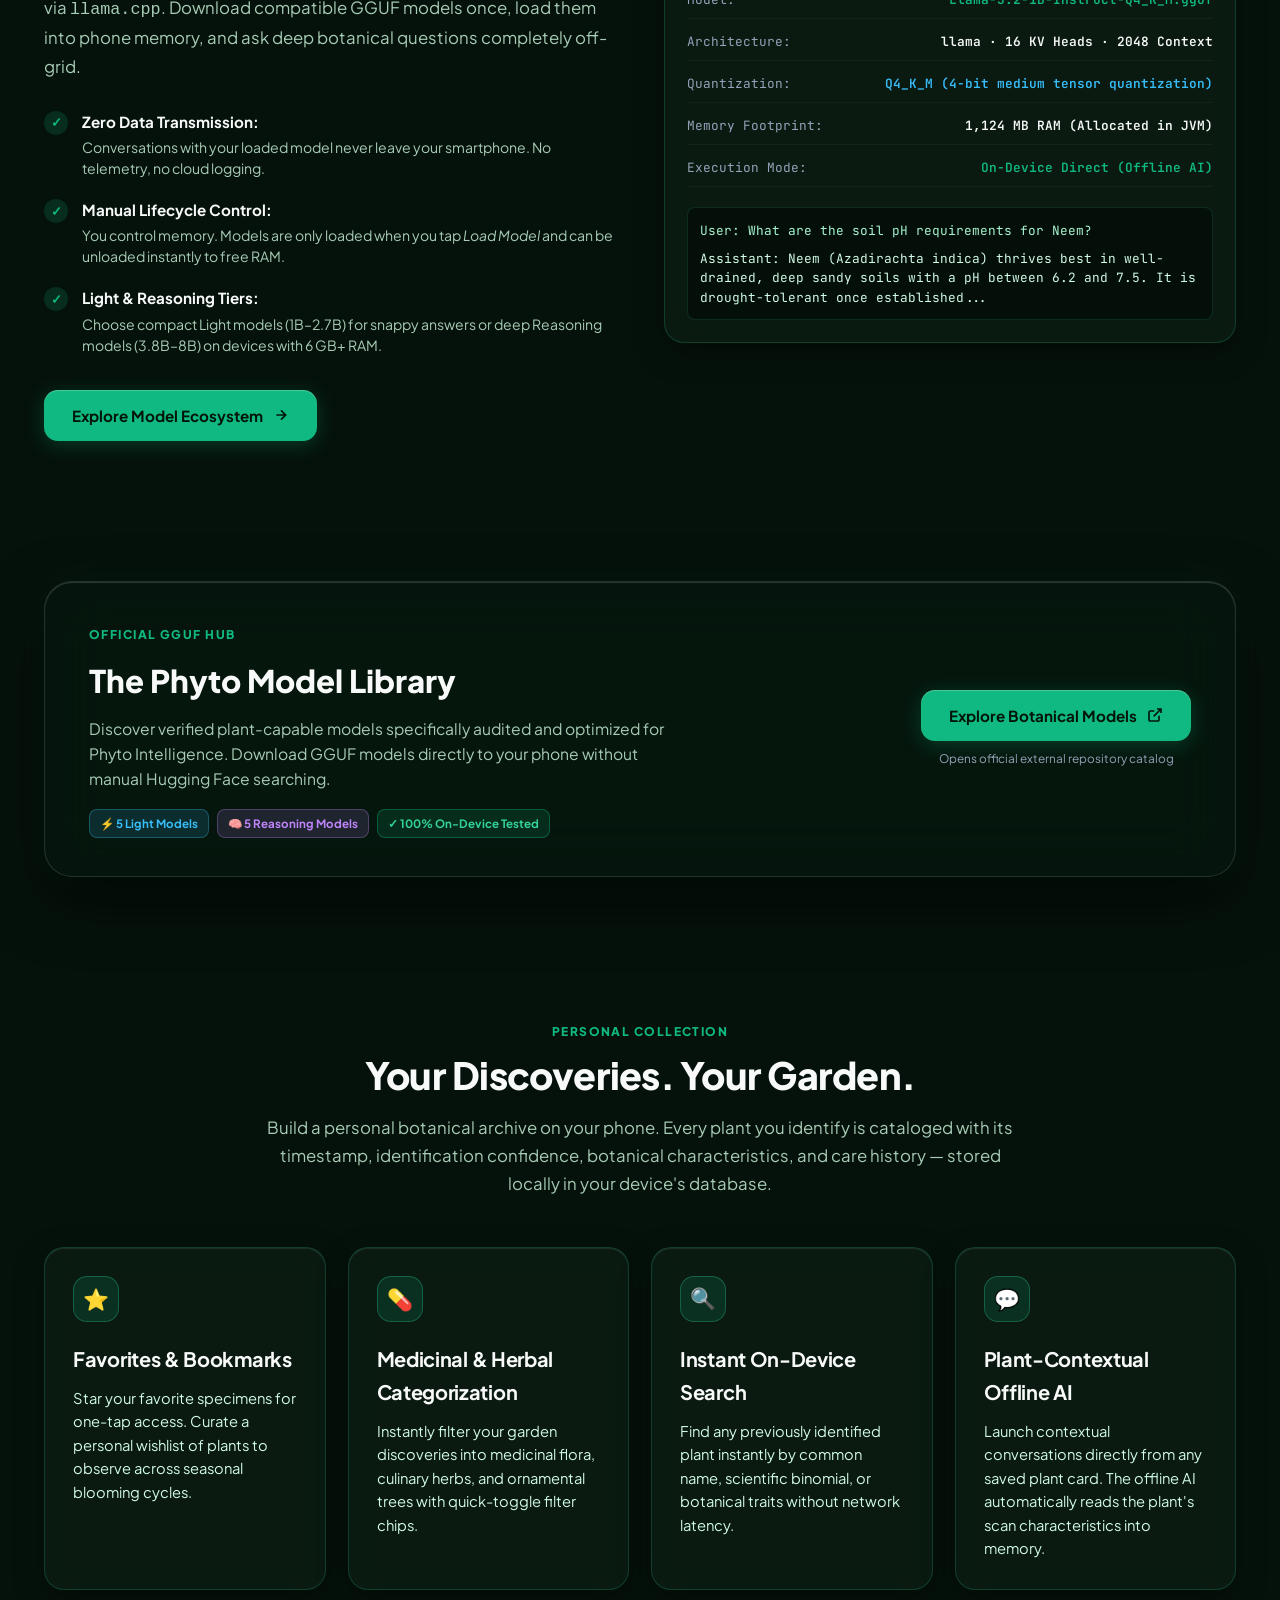
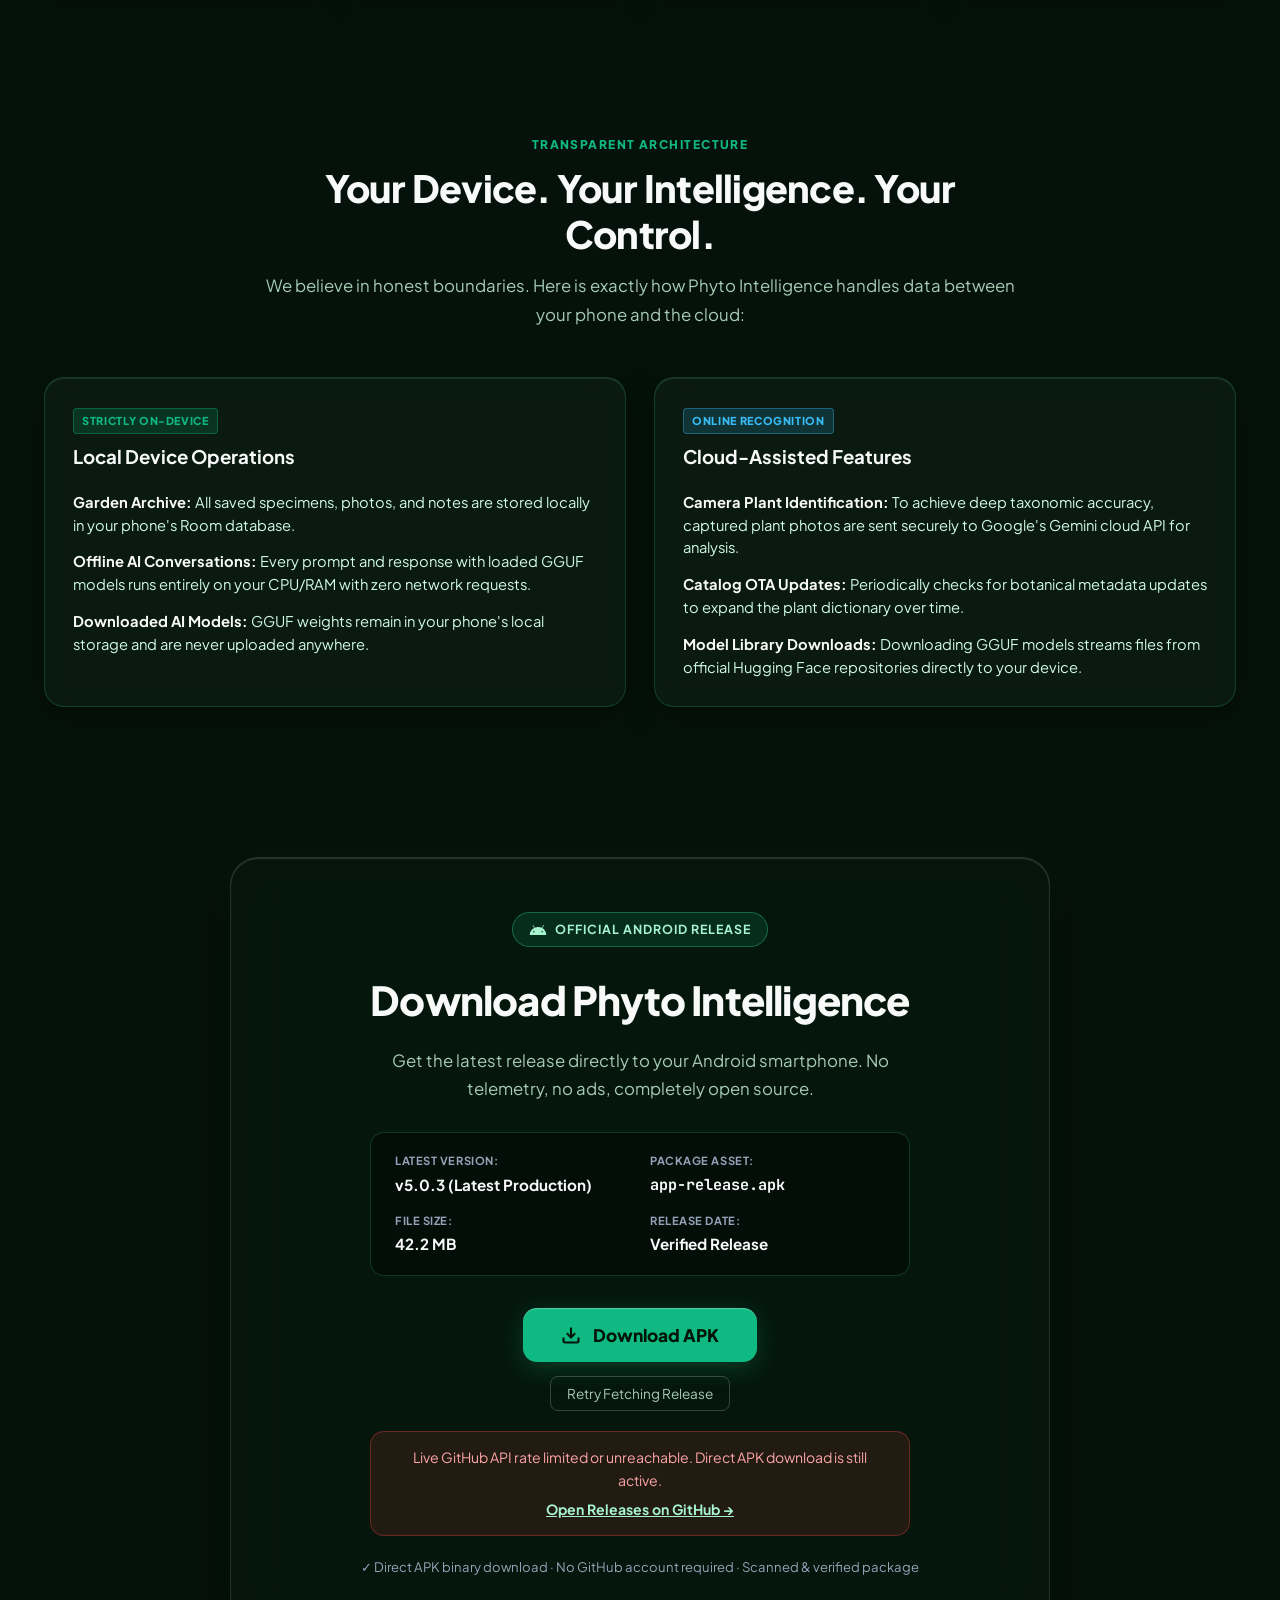
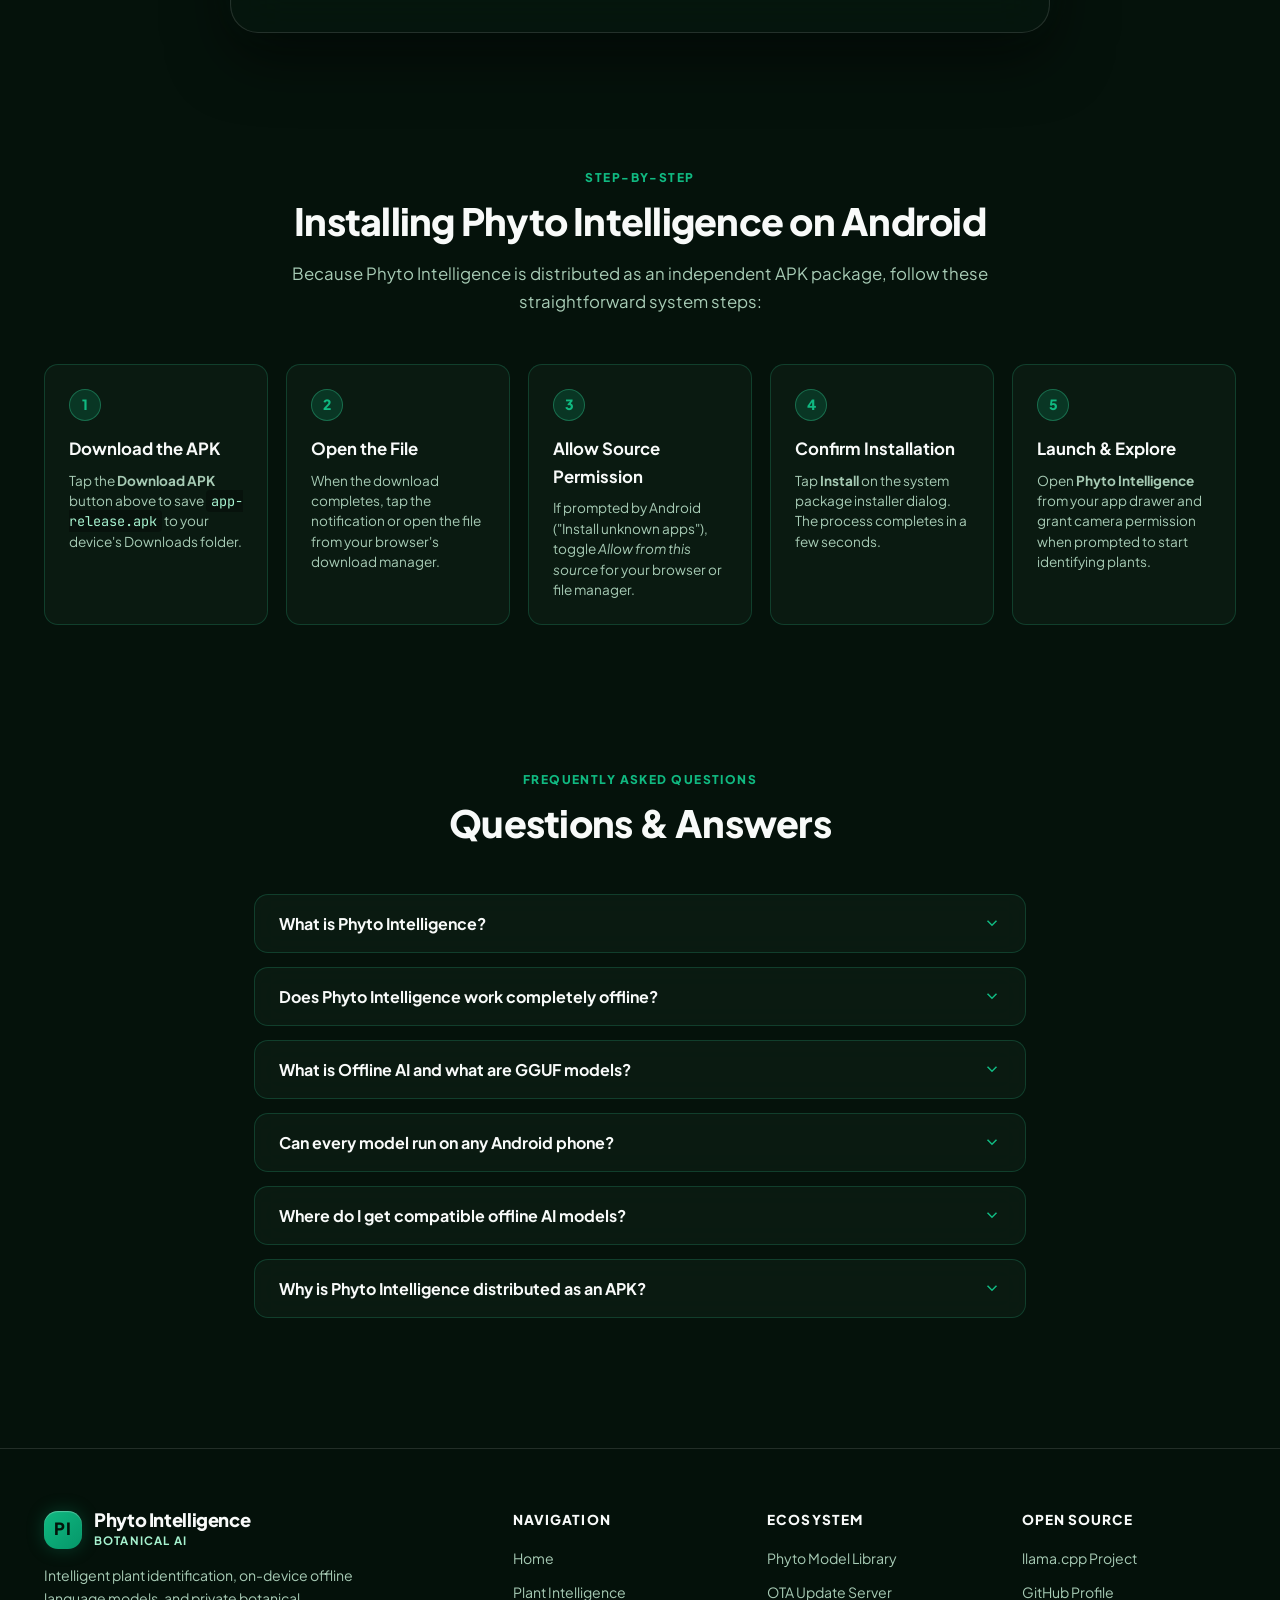
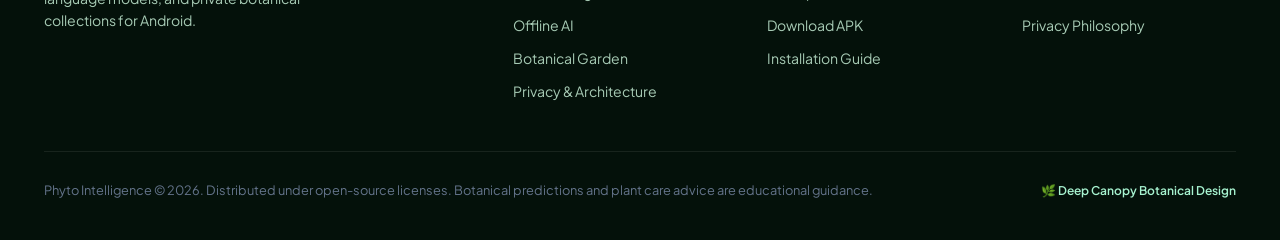
==== commit 8cebc919: "Redesign App Details hero with clean centered layout and remove phone mockup" ====
--- a/app/index.html
+++ b/app/index.html
@@ -6,6 +6,7 @@
   <title>Phyto Intelligence — AI-Powered Botanical Intelligence for Android</title>
   <meta name="description" content="Discover, identify, and understand plants with Phyto Intelligence. Advanced on-device Offline AI, private local botanical collections, and camera plant recognition for Android.">
   <meta name="keywords" content="Phyto Intelligence, Plant Identification, Offline AI, Botanical AI, Android APK, GGUF Models, llama.cpp, Plant Care">
+  <meta name="google-site-verification" content="wI42kOMHkFz5e6t4PW05M5mYaTDR3twAKYVbeaNZb9M" />
   
   <!-- Open Graph / Social Meta -->
   <meta property="og:type" content="website">
@@ -130,60 +131,6 @@
             </div>
           </div>
         </div>
-
-        <!-- Hero Interactive Device Mockup -->
-        <div class="hero-visual">
-          <div class="mockup-frame">
-            <div class="mockup-bezel">
-              <div class="mockup-camera-punch"></div>
-              <div class="mockup-screen">
-                <div class="app-screen-header">
-                  <div class="app-logo-row">
-                    <div class="app-mini-icon">🌱</div>
-                    <div>
-                      <div class="app-header-title">Phyto Intelligence</div>
-                      <div class="app-header-sub">Botanical AI · Offline Ready</div>
-                    </div>
-                  </div>
-                  <div class="app-online-badge">ONLINE / OFFLINE</div>
-                </div>
-
-                <!-- Simulated Camera Card -->
-                <div class="app-camera-card">
-                  <div class="camera-reticle">
-                    <div class="reticle-corner tl"></div>
-                    <div class="reticle-corner tr"></div>
-                    <div class="reticle-corner bl"></div>
-                    <div class="reticle-corner br"></div>
-                    <div class="specimen-tag">🌿 Ocimum tenuiflorum</div>
-                  </div>
-                  <div class="capture-bar">
-                    <span class="capture-tip">Focus on leaf veins &amp; stem</span>
-                    <div class="capture-button-ring">
-                      <div class="capture-button-inner"></div>
-                    </div>
-                  </div>
-                </div>
-
-                <!-- Simulated Result Widget -->
-                <div class="app-result-card">
-                  <div class="result-top">
-                    <div>
-                      <div class="result-name">Holy Basil (Tulsi)</div>
-                      <div class="result-family">Lamiaceae · Sacred Herb</div>
-                    </div>
-                    <div class="result-confidence">98% MATCH</div>
-                  </div>
-                  <div class="result-tags">
-                    <span class="tag-pill">Medicinal</span>
-                    <span class="tag-pill">Full Sun</span>
-                    <span class="tag-pill">Moderate Water</span>
-                  </div>
-                </div>
-              </div>
-            </div>
-          </div>
-        </div>
       </div>
     </section>
 
--- a/app/styles.css
+++ b/app/styles.css
@@ -299,7 +299,8 @@
 }
 
 .section-hero {
-  padding: 60px 0 40px;
+  padding: 85px 0 60px;
+  position: relative;
 }
 
 .section-glass {
@@ -380,28 +381,39 @@
 }
 
 /* ==========================================================================
-   Hero Composition
+   Hero Composition (Clean Centered Presentation)
    ========================================================================== */
 .hero-container {
-  display: grid;
-  grid-template-columns: 1.15fr 0.85fr;
-  align-items: center;
-  gap: 48px;
+  display: flex;
+  flex-direction: column;
+  align-items: center;
+  text-align: center;
+  max-width: 900px;
+  margin: 0 auto;
+}
+
+.hero-content {
+  display: flex;
+  flex-direction: column;
+  align-items: center;
+  text-align: center;
+  width: 100%;
 }
 
 .hero-badge {
   display: inline-flex;
   align-items: center;
   gap: 10px;
-  padding: 6px 16px;
+  padding: 7px 18px;
   border-radius: var(--radius-full);
   background: rgba(16, 185, 129, 0.12);
   border: 1px solid rgba(52, 211, 153, 0.3);
   color: var(--emerald-soft);
-  font-size: 0.76rem;
+  font-size: 0.78rem;
   font-weight: 700;
   letter-spacing: 0.08em;
-  margin-bottom: 20px;
+  margin-bottom: 24px;
+  box-shadow: 0 4px 20px rgba(16, 185, 129, 0.15);
 }
 
 .badge-dot {
@@ -413,12 +425,13 @@
 }
 
 .hero-title {
-  font-size: 3.25rem;
+  font-size: 3.85rem;
   font-weight: 800;
-  line-height: 1.14;
-  letter-spacing: -0.03em;
-  color: var(--text-pure);
-  margin-bottom: 20px;
+  line-height: 1.12;
+  letter-spacing: -0.035em;
+  color: var(--text-pure);
+  margin-bottom: 22px;
+  max-width: 860px;
 }
 
 .highlight-gradient {
@@ -428,16 +441,20 @@
 }
 
 .hero-subtitle {
-  font-size: 1.08rem;
+  font-size: 1.15rem;
   color: var(--text-secondary);
-  line-height: 1.65;
-  margin-bottom: 34px;
-  max-width: 620px;
+  line-height: 1.7;
+  margin-bottom: 36px;
+  max-width: 700px;
+  margin-left: auto;
+  margin-right: auto;
 }
 
 .hero-cta-group {
   display: flex;
   gap: 16px;
+  justify-content: center;
+  align-items: center;
   flex-wrap: wrap;
   margin-bottom: 36px;
 }
@@ -489,6 +506,7 @@
 .hero-platform-meta {
   display: flex;
   align-items: center;
+  justify-content: center;
   gap: 12px;
   flex-wrap: wrap;
 }
@@ -497,11 +515,11 @@
   display: inline-flex;
   align-items: center;
   gap: 7px;
-  padding: 5px 12px;
+  padding: 6px 14px;
   border-radius: var(--radius-full);
   background: rgba(4, 14, 10, 0.6);
   border: var(--border-subtle);
-  font-size: 0.78rem;
+  font-size: 0.8rem;
   font-weight: 600;
   color: var(--text-secondary);
 }
@@ -512,216 +530,6 @@
   border-radius: var(--radius-full);
   background: var(--emerald);
   box-shadow: 0 0 6px var(--emerald);
-}
-
-/* ==========================================================================
-   Hero Mockup Phone
-   ========================================================================== */
-.hero-visual {
-  display: flex;
-  justify-content: center;
-}
-
-.mockup-frame {
-  width: 320px;
-  height: 600px;
-  background: #000;
-  border-radius: 44px;
-  padding: 10px;
-  box-shadow: 0 30px 80px rgba(0, 0, 0, 0.8), 0 0 40px rgba(16, 185, 129, 0.12), inset 0 0 2px rgba(255, 255, 255, 0.3);
-  border: 4px solid #1a2a20;
-}
-
-.mockup-bezel {
-  width: 100%;
-  height: 100%;
-  background: #07120B;
-  border-radius: 36px;
-  overflow: hidden;
-  position: relative;
-  display: flex;
-  flex-direction: column;
-}
-
-.mockup-camera-punch {
-  width: 14px;
-  height: 14px;
-  background: #000;
-  border-radius: var(--radius-full);
-  position: absolute;
-  top: 10px;
-  left: 50%;
-  transform: translateX(-50%);
-  z-index: 10;
-}
-
-.mockup-screen {
-  padding: 32px 14px 14px;
-  height: 100%;
-  display: flex;
-  flex-direction: column;
-  gap: 12px;
-  background: radial-gradient(circle at 50% 10%, rgba(16, 185, 129, 0.12) 0%, #07120B 75%);
-}
-
-.app-screen-header {
-  display: flex;
-  justify-content: space-between;
-  align-items: center;
-}
-
-.app-logo-row {
-  display: flex;
-  align-items: center;
-  gap: 8px;
-}
-
-.app-mini-icon {
-  font-size: 1.1rem;
-}
-
-.app-header-title {
-  font-size: 0.82rem;
-  font-weight: 800;
-  color: var(--text-pure);
-}
-
-.app-header-sub {
-  font-size: 0.6rem;
-  color: var(--emerald-soft);
-}
-
-.app-online-badge {
-  font-size: 0.58rem;
-  font-weight: 700;
-  padding: 2px 7px;
-  border-radius: var(--radius-full);
-  background: rgba(16, 185, 129, 0.15);
-  color: var(--emerald);
-  border: 1px solid rgba(16, 185, 129, 0.3);
-}
-
-.app-camera-card {
-  height: 310px;
-  background: #020704;
-  border-radius: 20px;
-  border: 1px solid rgba(52, 211, 153, 0.2);
-  position: relative;
-  overflow: hidden;
-  display: flex;
-  flex-direction: column;
-  justify-content: space-between;
-  padding: 12px;
-}
-
-.camera-reticle {
-  flex: 1;
-  position: relative;
-  display: flex;
-  align-items: flex-end;
-  justify-content: center;
-  padding-bottom: 12px;
-}
-
-.reticle-corner {
-  position: absolute;
-  width: 20px;
-  height: 20px;
-  border-color: var(--emerald);
-  border-style: solid;
-}
-
-.reticle-corner.tl { top: 30px; left: 30px; border-width: 2px 0 0 2px; }
-.reticle-corner.tr { top: 30px; right: 30px; border-width: 2px 2px 0 0; }
-.reticle-corner.bl { bottom: 40px; left: 30px; border-width: 0 0 2px 2px; }
-.reticle-corner.br { bottom: 40px; right: 30px; border-width: 0 2px 2px 0; }
-
-.specimen-tag {
-  background: rgba(9, 24, 17, 0.85);
-  backdrop-filter: blur(10px);
-  border: 1px solid var(--emerald);
-  padding: 4px 10px;
-  border-radius: var(--radius-full);
-  font-size: 0.72rem;
-  color: var(--emerald-soft);
-  font-weight: 700;
-}
-
-.capture-bar {
-  display: flex;
-  flex-direction: column;
-  align-items: center;
-  gap: 8px;
-}
-
-.capture-tip {
-  font-size: 0.65rem;
-  color: var(--text-muted);
-}
-
-.capture-button-ring {
-  width: 48px;
-  height: 48px;
-  border-radius: var(--radius-full);
-  border: 2px solid var(--emerald);
-  display: flex;
-  align-items: center;
-  justify-content: center;
-}
-
-.capture-button-inner {
-  width: 38px;
-  height: 38px;
-  border-radius: var(--radius-full);
-  background: var(--emerald);
-  box-shadow: 0 0 10px var(--emerald);
-}
-
-.app-result-card {
-  background: rgba(14, 34, 24, 0.8);
-  border: 1px solid rgba(52, 211, 153, 0.25);
-  border-radius: 16px;
-  padding: 10px 12px;
-}
-
-.result-top {
-  display: flex;
-  justify-content: space-between;
-  align-items: flex-start;
-  margin-bottom: 6px;
-}
-
-.result-name {
-  font-size: 0.85rem;
-  font-weight: 800;
-  color: var(--text-pure);
-}
-
-.result-family {
-  font-size: 0.65rem;
-  color: var(--text-muted);
-}
-
-.result-confidence {
-  font-size: 0.65rem;
-  font-weight: 800;
-  color: var(--emerald);
-  background: rgba(16, 185, 129, 0.15);
-  padding: 2px 6px;
-  border-radius: 4px;
-}
-
-.result-tags {
-  display: flex;
-  gap: 6px;
-}
-
-.tag-pill {
-  font-size: 0.6rem;
-  padding: 2px 7px;
-  border-radius: var(--radius-full);
-  background: rgba(255, 255, 255, 0.08);
-  color: var(--text-secondary);
 }
 
 /* ==========================================================================
@@ -1441,19 +1249,8 @@
    Responsive Adaptations
    ========================================================================== */
 @media (max-width: 1024px) {
-  .hero-container {
-    grid-template-columns: 1fr;
-    text-align: center;
-  }
-  .hero-subtitle {
-    margin-left: auto;
-    margin-right: auto;
-  }
-  .hero-cta-group {
-    justify-content: center;
-  }
-  .hero-platform-meta {
-    justify-content: center;
+  .hero-title {
+    font-size: 3rem;
   }
   .split-layout {
     grid-template-columns: 1fr;
